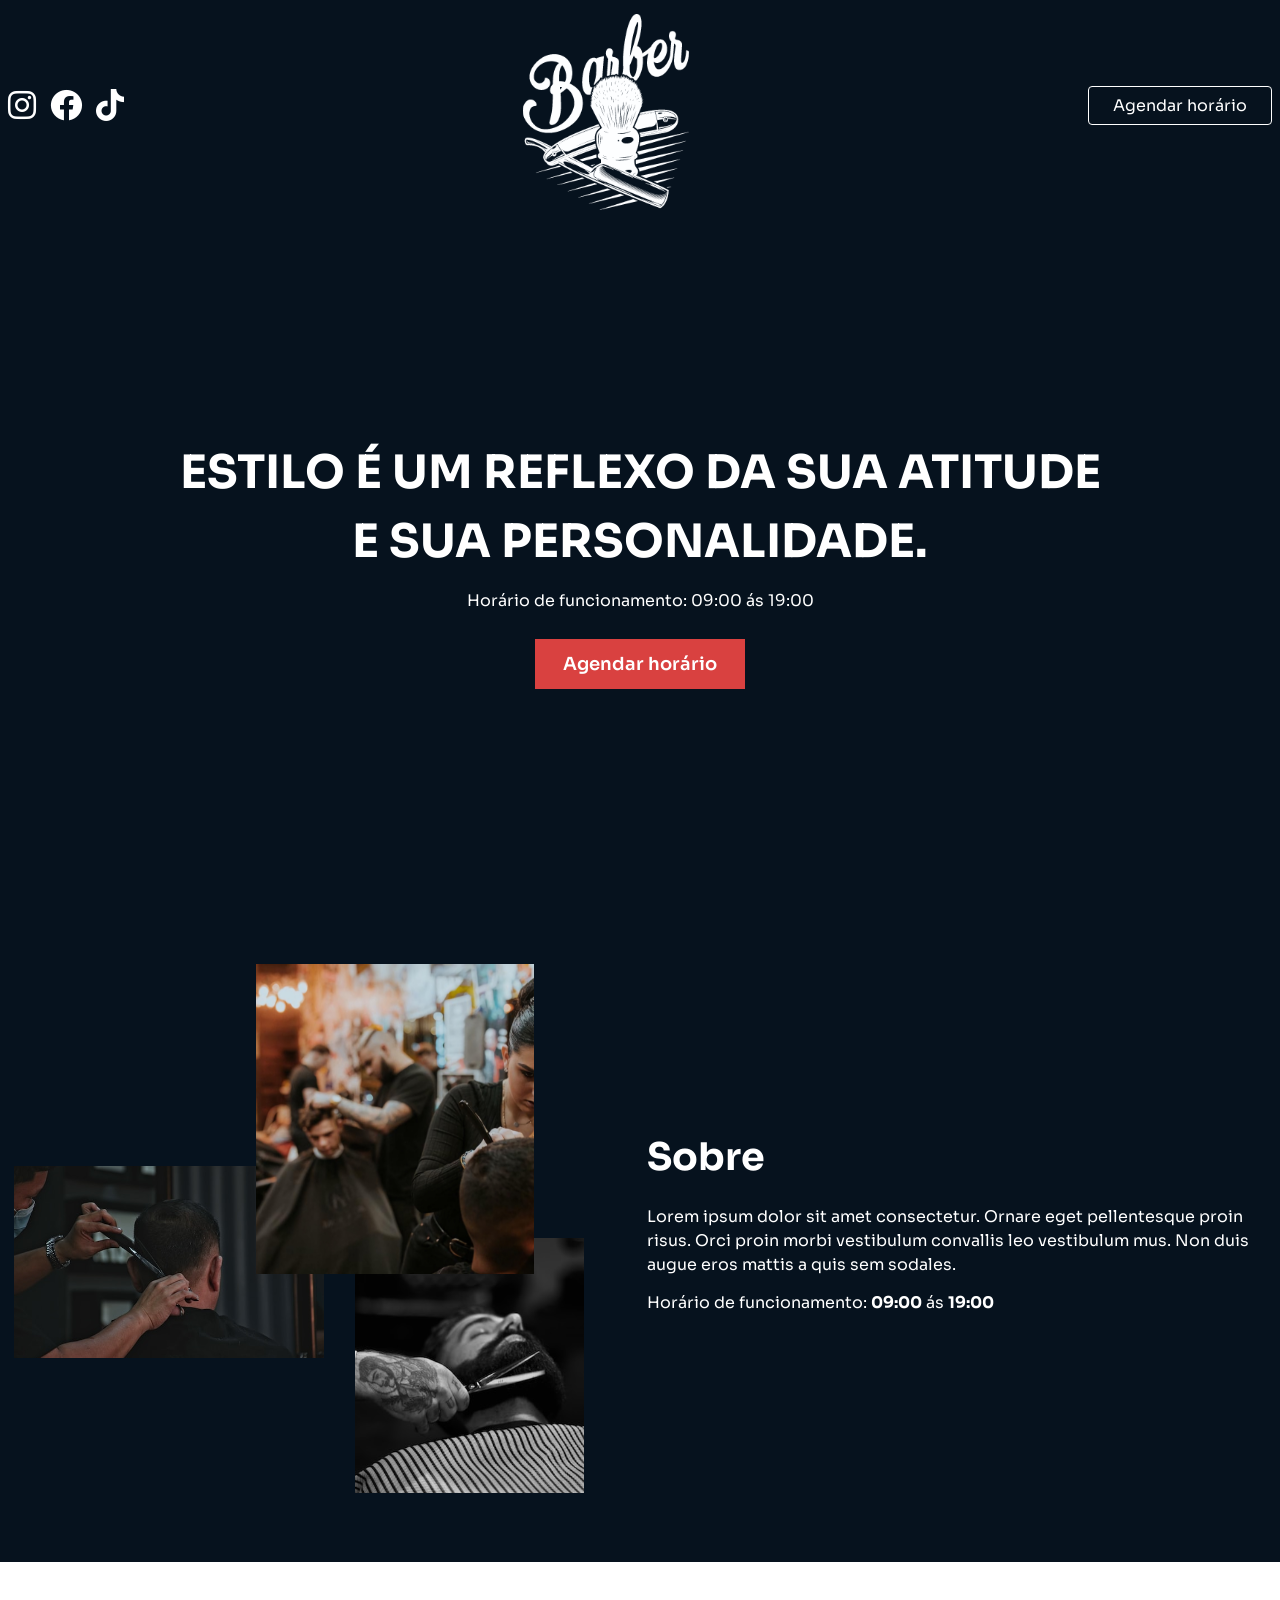
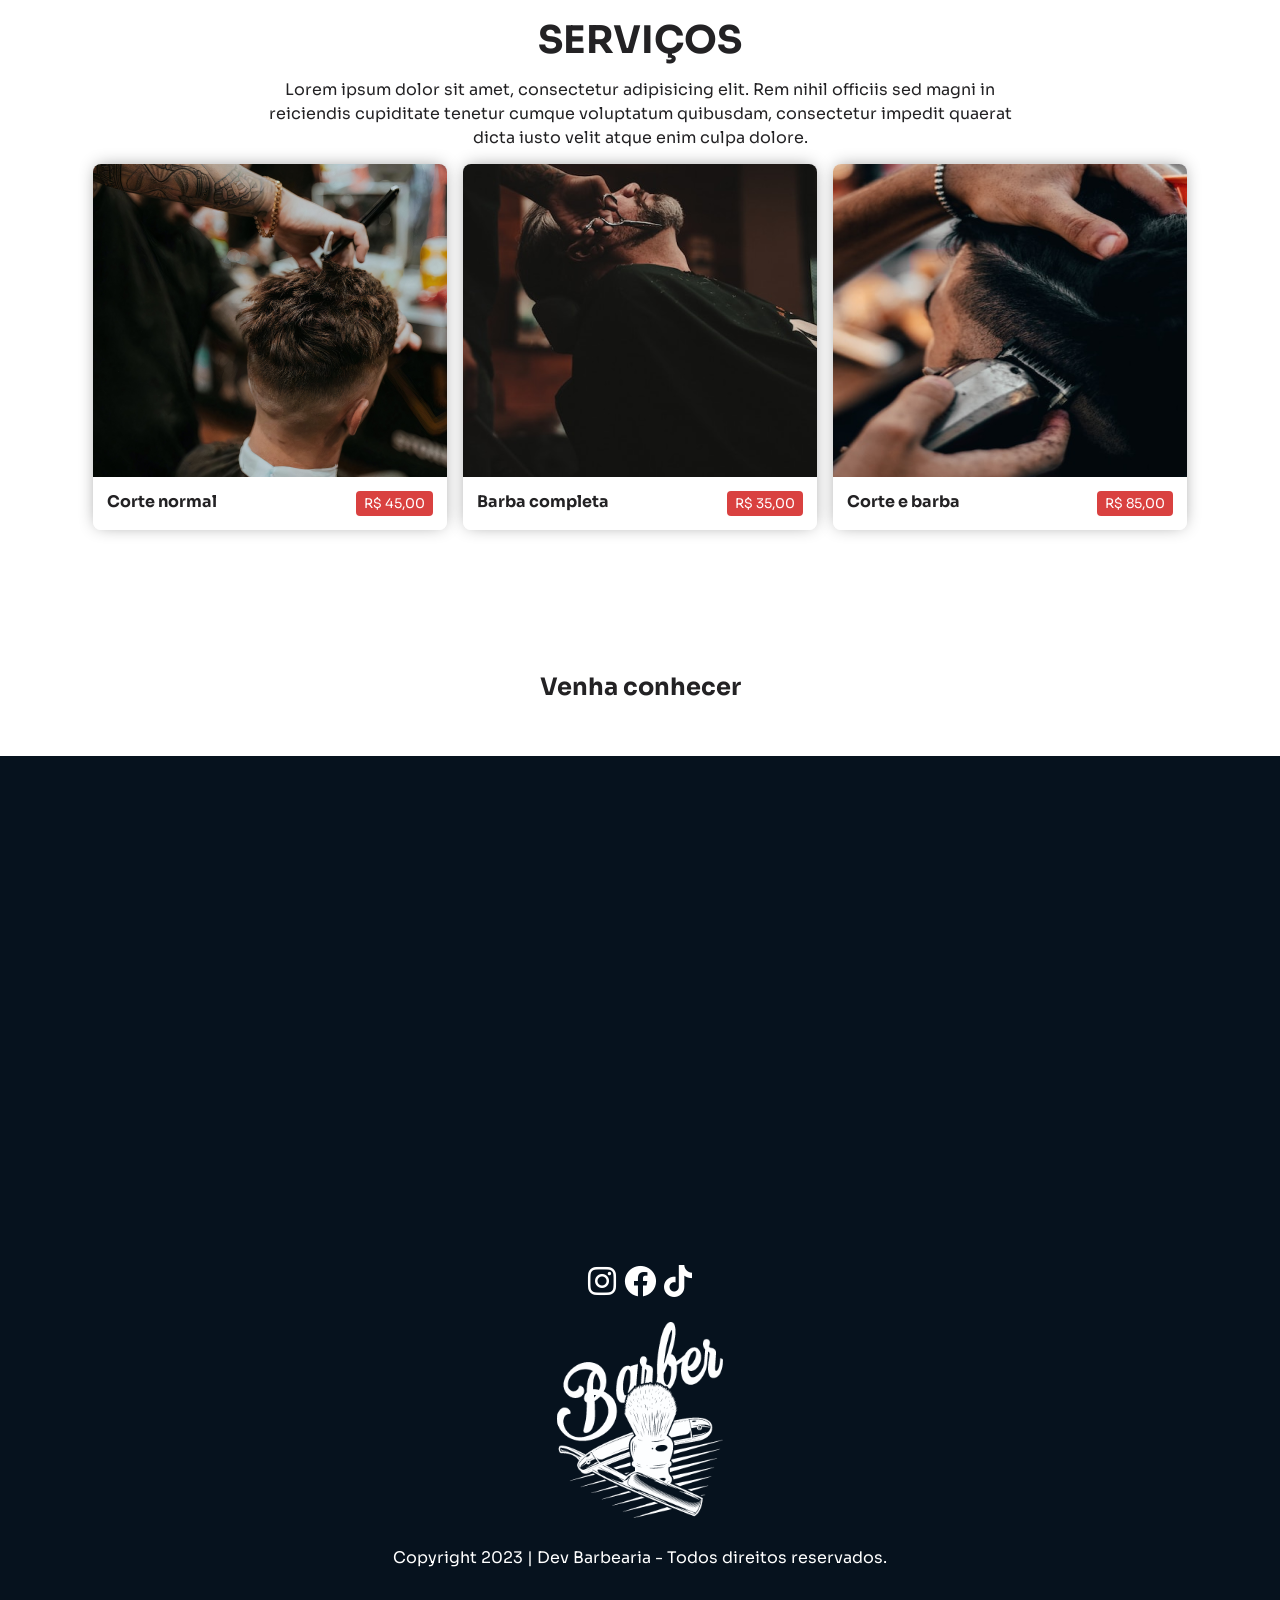
==== TechUp/TechUp/index.html @ 64f81193 "renamept2" ====
<!DOCTYPE html>
<html lang="pt-br">
<head>
  <meta charset="UTF-8">
  <meta name="viewport" content="width=device-width, initial-scale=1.0">

  <link href="https://unpkg.com/aos@2.3.1/dist/aos.css" rel="stylesheet" />
  <link rel="preconnect" href="https://fonts.googleapis.com" />
  <link rel="preconnect" href="https://fonts.gstatic.com" crossorigin />
  <link href="https://fonts.googleapis.com/css2?family=Sora:wght@300;400;500;600&display=swap" rel="stylesheet" />

  <link rel="stylesheet" href="https://cdnjs.cloudflare.com/ajax/libs/font-awesome/6.0.0-beta3/css/all.min.css" integrity="sha512-Fo3rlrZj/k7ujTnHg4CGR2D7kSs0v4LLanw2qksYuRlEzO+tcaEPQogQ0KaoGN26/zrn20ImR1DfuLWnOo7aBA==" crossorigin="anonymous" referrerpolicy="no-referrer" />

  <link rel="stylesheet" href="style.css" />
  <script src="https://unpkg.com/aos@2.3.1/dist/aos.js"></script>


  <title>Dev Barber - Sua barbearia!</title>
</head>
<body>
  <!-- HEADER -->
  <div class="bg-home">
    <header>

      <nav class="header-content container">
        <div class="header-icons" data-aos="fade-down">
          <a href="#">
           <i class="fa-brands fa-instagram fa-2x"></i>   
          </a>
          <a href="#">
            <i class="fa-brands fa-facebook fa-2x"></i>   
          </a>
          <a href="#">
            <i class="fa-brands fa-tiktok fa-2x"></i>   
          </a>
        </div>

        <div class="header-logo" data-aos="fade-up" data-aos-delay="300">
          <img 
            data-aos="flip-up"
            data-aos-delay="300"
            data-aos-duration="1500"
            src="assets/logo.svg" 
            alt="Logo da barbearia"
          />
        </div>

        <div data-aos="fade-down">
          <a class="header-button" href="#">
            Agendar horário
          </a>
        </div>

      </nav>

      <main class="hero container" data-aos="fade-up" data-aos-delay="400">
        <h1>ESTILO É UM REFLEXO DA SUA ATITUDE E SUA PERSONALIDADE.</h1>
        <p>Horário de funcionamento: 09:00 ás 19:00</p>
        <a 
          href="https://api.whatsapp.com/send?phone=5511000000000&text=Quero%20fazer%20um%20agendamento%20hoje!" 
          class="button-contact" 
          target="_blank"
        >
          Agendar horário
        </a>
      </main>

    </header>

  </div>

  <!-- ABOUT -->
  <section class="about">
    <div class="container about-content">
      <div data-aos="zoom-in" data-aos-delay="100">
        <img 
          src="assets/images.svg" 
          alt="Imagem sobre a barbearia"
        />
      </div>

      <div 
        class="about-description"
        data-aos="zoom-out-left" data-aos-delay="250"
      >
        <h2>Sobre</h2>
        <p>Lorem ipsum dolor sit amet consectetur. Ornare eget pellentesque proin risus. Orci proin morbi vestibulum convallis leo vestibulum mus. Non duis augue eros mattis a quis sem sodales.</p>
        <p>Horário de funcionamento: <strong>09:00</strong> ás <strong>19:00</strong></p>
      </div>

    </div>
  </section>

  <!-- SERVICES -->

  <section class="services">

    <div class="services-content container">
      <h2>Serviços</h2>
      <p>Lorem ipsum dolor sit amet, consectetur adipisicing elit. Rem nihil officiis sed magni in reiciendis cupiditate tenetur cumque voluptatum quibusdam, consectetur impedit quaerat dicta iusto velit atque enim culpa dolore.</p>
    </div>

    <section class="haircuts">

      <div class="haircut" data-aos="fade-up" data-aos-delay="150">
        <img
          src="assets/corte1.png"
          alt="Corte normal"
        />
        <div class="haircut-info">
          <strong>Corte normal</strong>
          <button>
            R$ 45,00
          </button>
        </div>
      </div>

      <div class="haircut" data-aos="fade-up" data-aos-delay="250">
        <img
          src="assets/corte2.png"
          alt="Barba completa"
        />
        <div class="haircut-info">
          <strong>Barba completa</strong>
          <button>
            R$ 35,00
          </button>
        </div>
      </div>

      <div class="haircut" data-aos="fade-up" data-aos-delay="400">
        <img
          src="assets/corte3.png"
          alt="Corte e barba"
        />
        <div class="haircut-info">
          <strong>Corte e barba</strong>
          <button>
            R$ 85,00
          </button>
        </div>
      </div>

    </section>

  </section>

  <!-- FOOTER -->

  <div class="services">
    <h2>Venha conhecer</h2>
  </div>

  <iframe
  width="100%"
  src="https://www.google.com/maps/embed?pb=!1m18!1m12!1m3!1d7476.4115143508725!2d-54.58602051703828!3d-20.45674056051272!2m3!1f0!2f0!3f0!3m2!1i1024!2i768!4f13.1!3m3!1m2!1s0x9486e8954ac0b10d%3A0x7149aba0cb5688b8!2sShopping%20Campo%20Grande!5e0!3m2!1sen!2sbr!4v1688840244482!5m2!1sen!2sbr" width="600" height="450" style="border:0;" allowfullscreen="" loading="lazy" referrerpolicy="no-referrer-when-downgrade"></iframe>

  <footer class="footer">
    <div class="footer-icons">
      <a href="#">
        <i class="fa-brands fa-instagram fa-2x"></i>   
       </a>
       <a href="#">
         <i class="fa-brands fa-facebook fa-2x"></i>   
       </a>
       <a href="#">
         <i class="fa-brands fa-tiktok fa-2x"></i>   
       </a>
    </div>

    <div>
      <img 
        src="assets/logo.svg" 
        alt="Logo barbearia"
      />
    </div>

    <p>Copyright 2023 | Dev Barbearia - Todos direitos reservados.</p>
  </footer>

  <!-- Button Whatsapp -->

  <a 
   href="https://api.whatsapp.com/send?phone=5561999639758&text=Quero%20fazer%20um%20site%20hoje!"
   class="btn-whatsapp"
   target="_blank"
   data-aos="zoom-in-up" data-aos-delay="400"
  >
    <img src="assets/whatssapp.svg" alt="Botao whatsapp" />
    <span class="tooltip-text">Agende seu horário</span>
  </a>


  <script src="script.js"></script>
</body>
</html>
---- TechUp/TechUp/style.css ----
* {
  margin: 0;
  padding: 0;
  box-sizing: border-box;
  outline: 0;
}

header {
  width: 100%;
}

.header-content {
  display: flex;
  align-items: center;
  justify-content: space-between;
}

i {
  color: #FFF;
}

.header-icons {
  display: flex;
  gap: 14px;
}

.header-icons a:hover i {
  animation: translateY 0.8s infinite alternate;
  color: #d34040;
}

@keyframes translateY {
  from {
    transform: translateY(0) scale(1);
  }
  to {
    transform: translateY(-8px) scale(1.1);
  }
}
.header-button {
  border: 1px solid #FFF;
  padding: 8px 24px;
  border-radius: 4px;
  color: #FFF;
  background-color: transparent;
  transition: background-color 0.8s;
}

.header-button:hover {
  border: 1px solid #d34040;
  background-color: #d34040;
}

.header-logo {
  display: flex;
  align-items: center;
  justify-content: center;
  margin-top: 14px;
}

@media screen and (max-width: 768px) {
  .header-content {
    width: 100%;
    flex-direction: column;
    align-items: center;
    justify-content: center;
  }
  .header-content i {
    margin-top: 16px;
    font-size: 34px;
  }
  .header-logo img {
    width: 160px;
    margin-top: 46px;
  }
  .header-button {
    display: none;
  }
}
.container {
  max-width: 1440px;
  margin: 0 auto;
  padding: 0 8px;
}

.bg-home {
  position: relative;
}

.bg-home::before {
  content: "";
  display: block;
  position: absolute;
  background-image: linear-gradient(to bottom, rgba(6, 18, 30, 0.1), #06121e), url("./assets/bg.jpg");
  left: 0;
  top: 0;
  width: 100%;
  height: 100%;
  z-index: -1;
  background-size: cover;
  background-repeat: no-repeat;
  background-position: 50% 0;
  opacity: 0.9;
}

.hero {
  color: #FFF;
  min-height: 80vh;
  display: flex;
  flex-direction: column;
  align-items: center;
  justify-content: center;
  padding: 14px;
}
.hero h1 {
  text-align: center;
  line-height: 150%;
  max-width: 940px;
  font-size: 46px;
}
.hero p {
  text-align: center;
  margin: 14px 0;
}

.button-contact {
  padding: 14px 28px;
  color: #FFF;
  background-color: #d94140;
  border: 0;
  font-size: 18px;
  font-weight: 600;
  margin: 14px 0;
}

.button-contact:hover {
  animation: scaleButton 0.8s alternate infinite;
}

@keyframes scaleButton {
  from {
    transform: scale(1);
  }
  to {
    transform: scale(1.07);
  }
}
@media screen and (max-width: 768px) {
  .hero {
    min-height: 60vh;
  }
  .hero h1 {
    font-size: 34px;
    padding: 0 14px;
    width: 100%;
  }
  .hero p {
    font-size: 14px;
  }
}
@media screen and (max-width: 480px) {
  .hero h1 {
    font-size: 24px;
  }
}
.about {
  background-color: #06121e;
  overflow: hidden;
  color: #FFF;
}

.about-content {
  display: flex;
  align-items: center;
  justify-content: center;
  gap: 14px;
  padding: 34px 14px 64px 14px;
}
.about-content img {
  max-width: 570px;
}

.about-content div {
  flex: 1;
}

.about-description h2 {
  font-size: 38px;
  margin-bottom: 24px;
}
.about-description p {
  margin-bottom: 14px;
  line-height: 150%;
}

@media screen and (max-width: 768px) {
  .about-content {
    flex-direction: column;
  }
}
.services {
  background-color: #FFF;
  color: #232224;
  display: flex;
  flex-direction: column;
  align-items: center;
  justify-content: center;
  padding: 54px 14px;
}

.services-content h2 {
  text-transform: uppercase;
  text-align: center;
  font-size: 38px;
  margin-bottom: 14px;
}

.services-content p {
  line-height: 150%;
  margin-bottom: 14px;
  text-align: center;
  max-width: 780px;
}

.haircuts {
  display: flex;
  justify-content: center;
  align-items: center;
  gap: 16px;
  padding: 0 44px 34px 44px;
}

.haircut {
  flex: 1;
  display: flex;
  flex-direction: column;
  background-color: #FFF;
  border-radius: 8px;
  box-shadow: 0px -1px 17px -4px rgba(0, 0, 0, 0.45);
  overflow: hidden;
}
.haircut img {
  width: 100%;
  max-width: 354px;
  transition: transform 0.2s;
}

.haircut img:hover {
  transform: scale(1.2);
  z-index: 1;
}

.haircut-info {
  width: 100%;
  display: flex;
  justify-content: space-between;
  padding: 14px;
  background-color: #FFF;
  z-index: 99;
}

.haircut-info button {
  color: #FFF;
  background-color: #d94140;
  padding: 4px 8px;
  border-radius: 4px;
  border: 0;
  cursor: default;
}

@media screen and (max-width: 768px) {
  .haircuts {
    flex-direction: column;
  }
  .haircut img {
    max-width: 740px;
  }
}
.footer {
  display: flex;
  flex-direction: column;
  align-items: center;
  justify-content: center;
  padding: 54px 0;
  gap: 24px;
  color: #FFF;
}

.footer-icons {
  display: flex;
  gap: 8px;
  color: #FFF;
}

.btn-whatsapp {
  position: fixed;
  bottom: 14px;
  right: 24px;
  z-index: 99;
}
.btn-whatsapp img {
  max-width: 74px;
  transition: transform 0.4s;
}
.btn-whatsapp img:hover {
  transform: scale(1.1);
}

.btn-whatsapp .tooltip-text {
  visibility: hidden;
  position: absolute;
  width: 120px;
  top: 8px;
  left: -144px;
  padding: 6px;
  border-radius: 8px;
  text-align: center;
  background-color: #232224;
  color: #FFF;
  opacity: 0;
  transition: opacity 0.4s;
}

.btn-whatsapp:hover .tooltip-text {
  visibility: visible;
  opacity: 1;
}

@media screen and (max-width: 768px) {
  .btn-whatsapp img {
    max-width: 64px;
  }
}
body {
  font-family: "Sora", sans-serif;
  width: 100%;
  height: 100vh;
  position: relative;
  background-color: #06121e;
  cursor: url("./assets/pont.png"), auto;
}

button {
  font-family: "Sora", sans-serif;
  cursor: pointer;
}

svg {
  width: 100%;
}

img {
  width: 100%;
}

a {
  cursor: pointer;
  text-decoration: none;
}/*# sourceMappingURL=style.css.map */
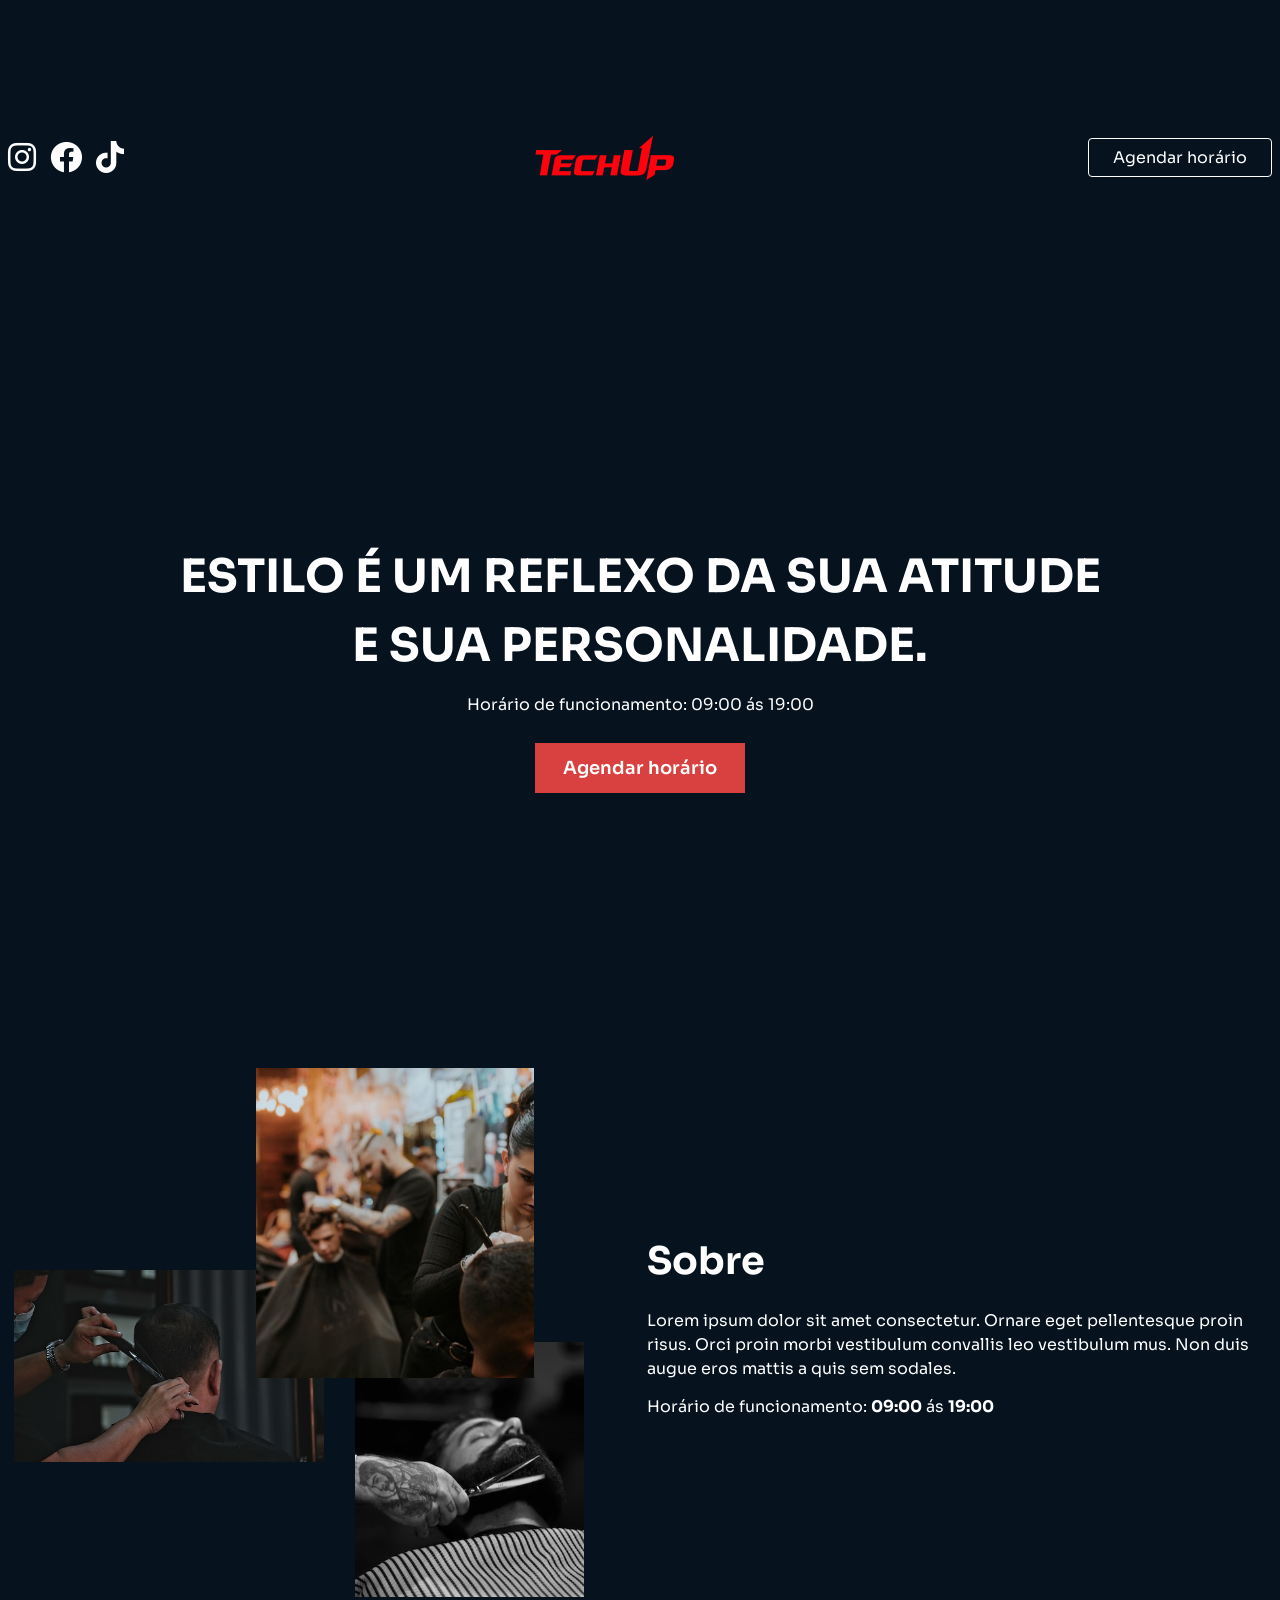
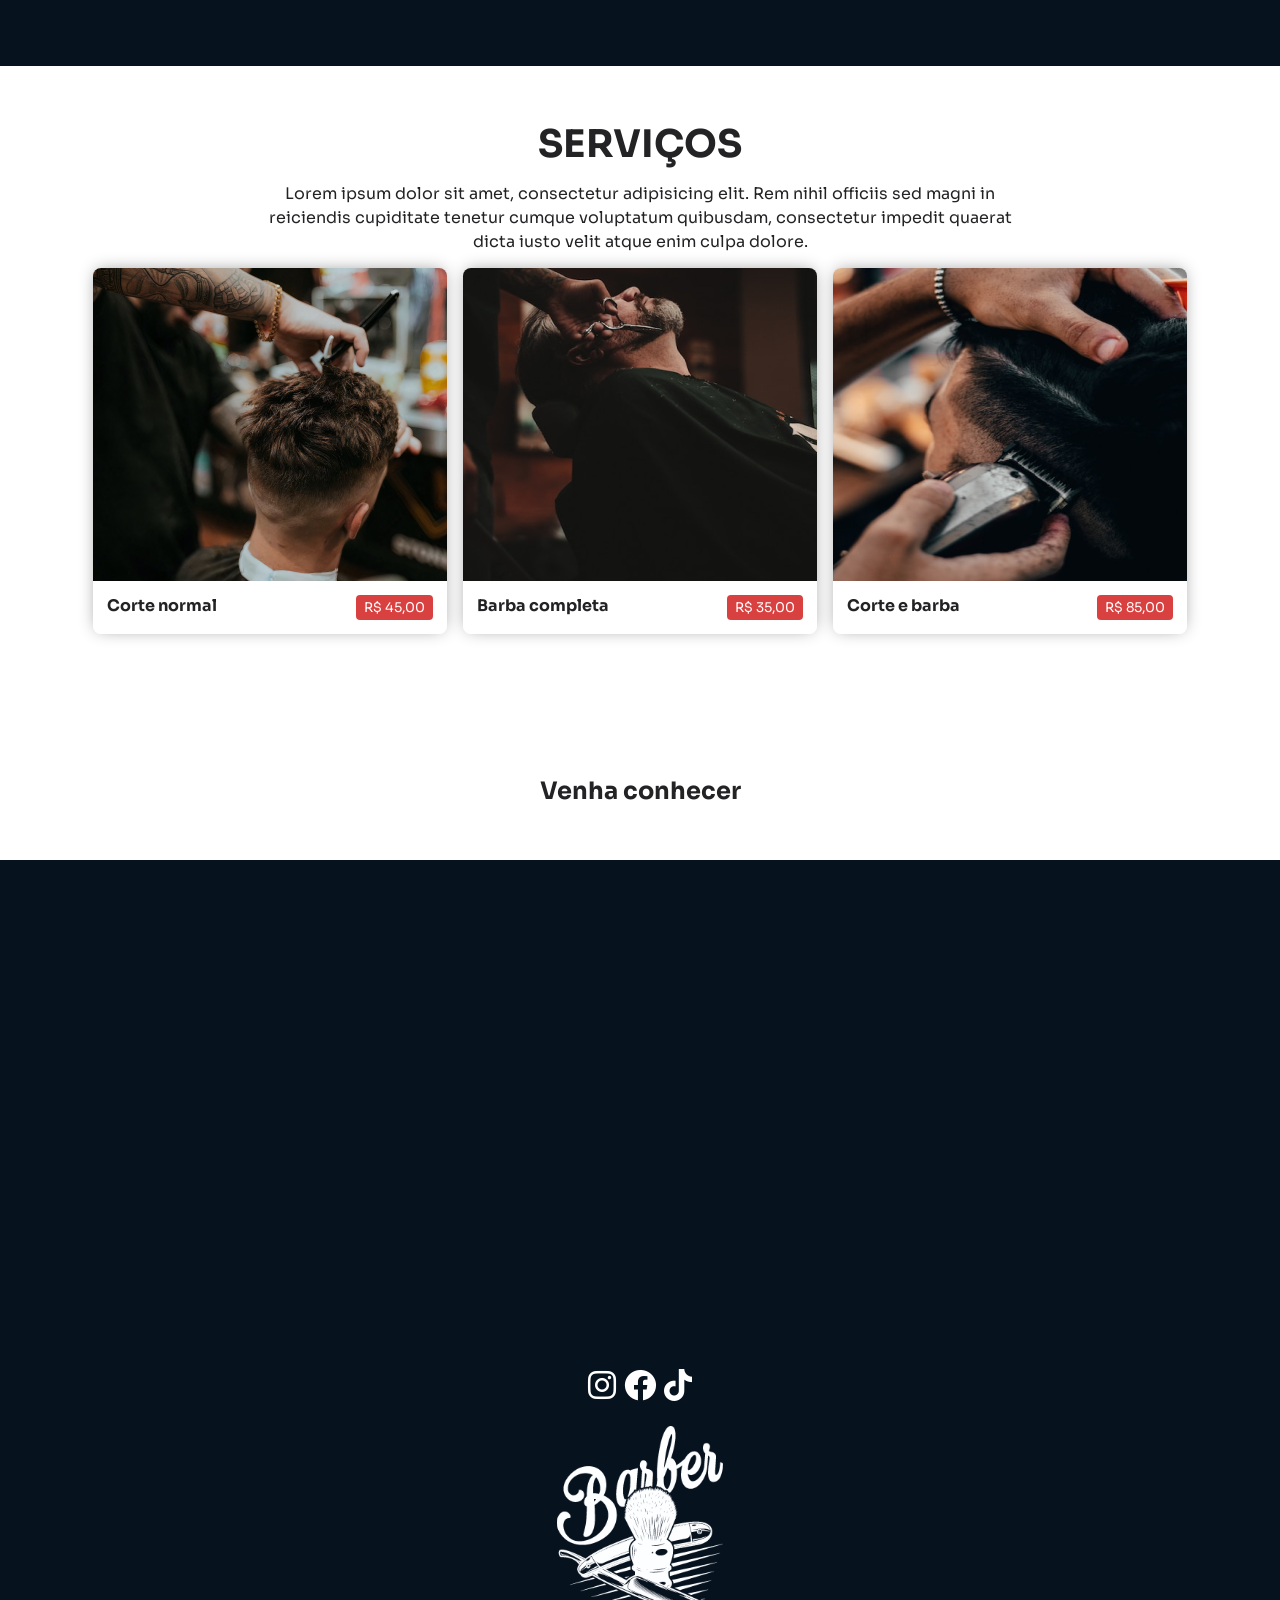
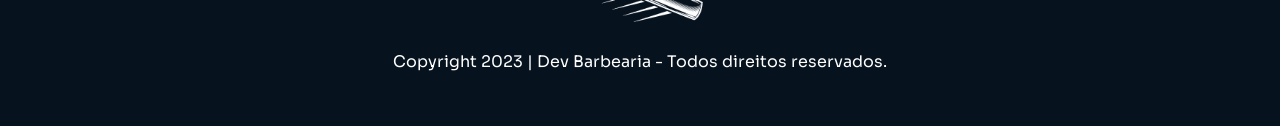
==== commit 47bd9324: "logo" ====
--- a/TechUp/TechUp/index.html
+++ b/TechUp/TechUp/index.html
@@ -40,7 +40,7 @@
             data-aos="flip-up"
             data-aos-delay="300"
             data-aos-duration="1500"
-            src="assets/logo.svg" 
+            src="../TechUp/assets/TechUp_Logo2.png" 
             alt="Logo da barbearia"
           />
         </div>
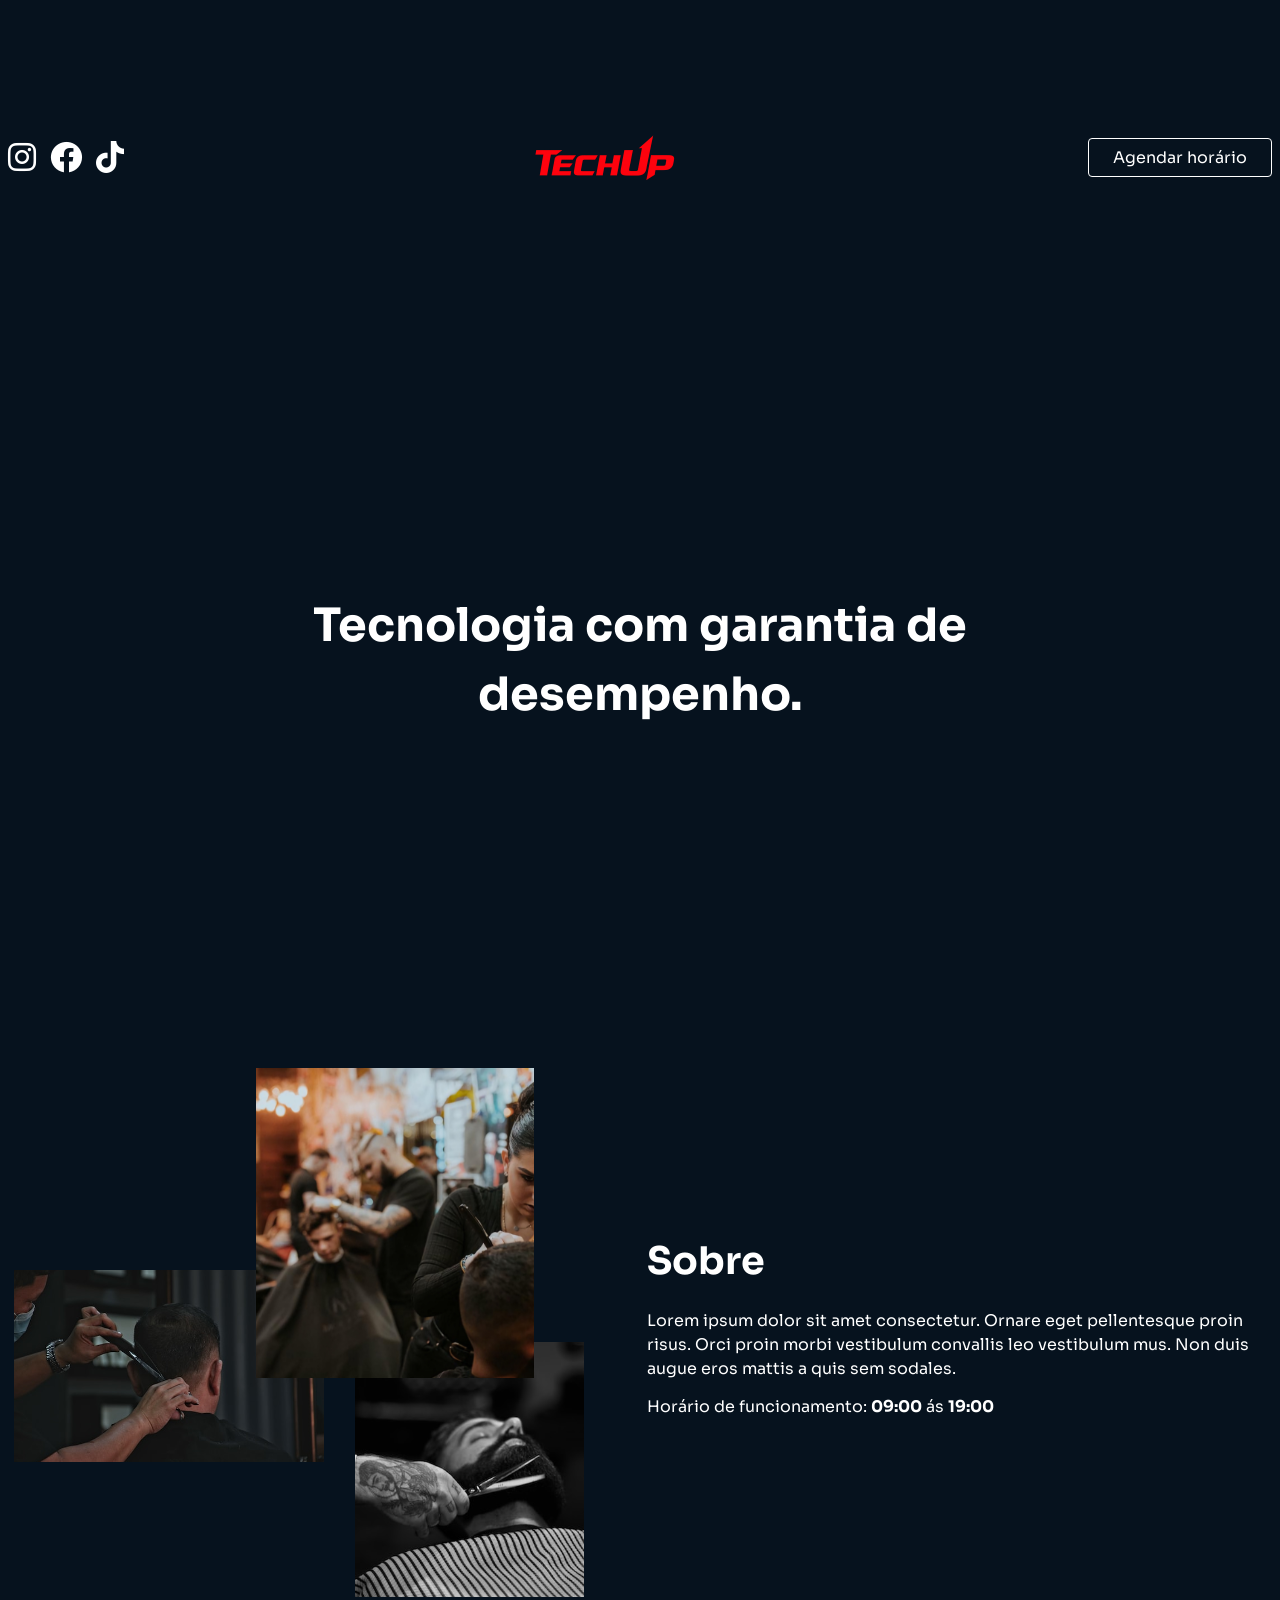
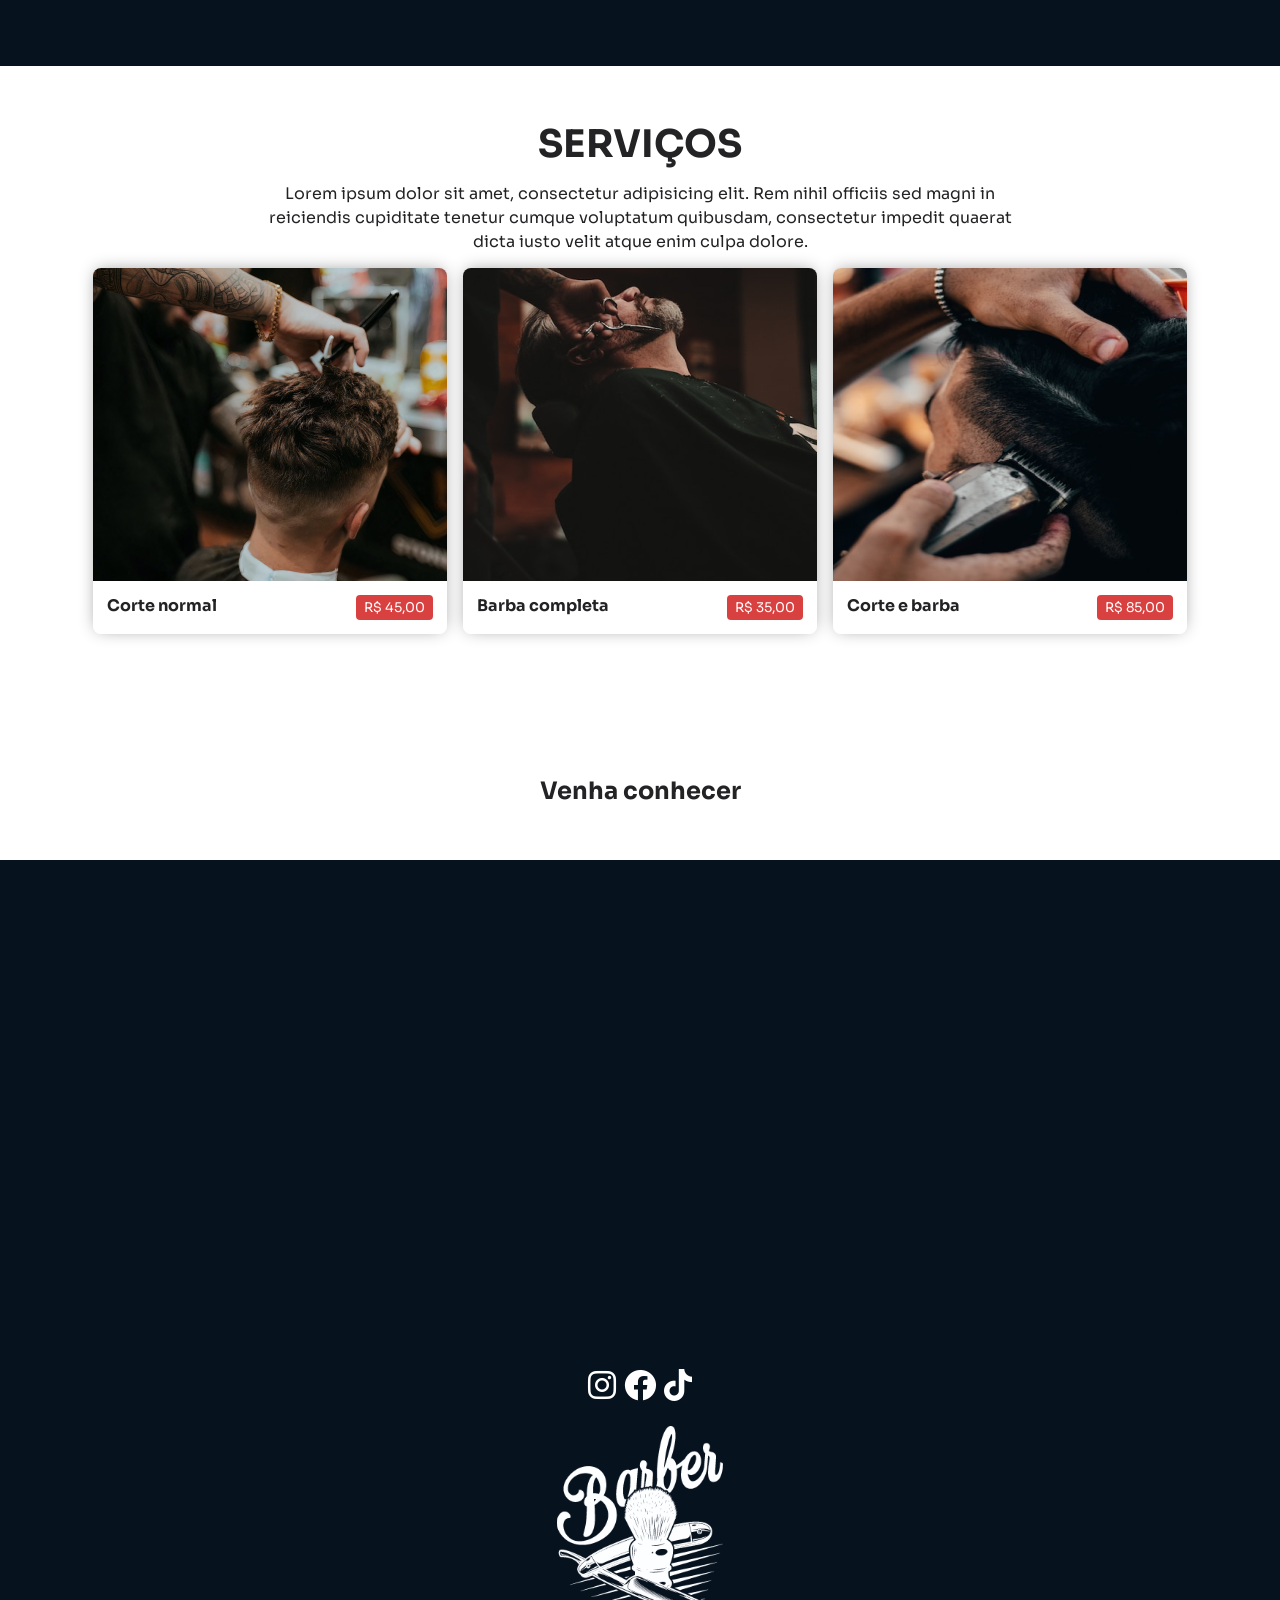
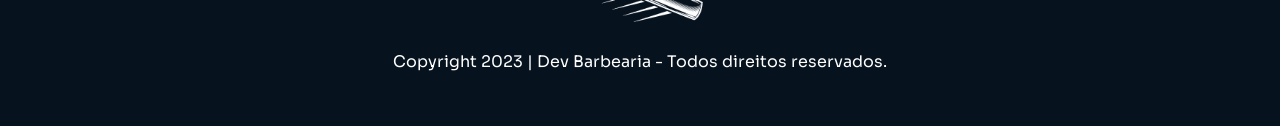
==== commit 9c0c12ad: "alt2" ====
--- a/TechUp/TechUp/index.html
+++ b/TechUp/TechUp/index.html
@@ -54,14 +54,11 @@
       </nav>
 
       <main class="hero container" data-aos="fade-up" data-aos-delay="400">
-        <h1>ESTILO É UM REFLEXO DA SUA ATITUDE E SUA PERSONALIDADE.</h1>
-        <p>Horário de funcionamento: 09:00 ás 19:00</p>
-        <a 
-          href="https://api.whatsapp.com/send?phone=5511000000000&text=Quero%20fazer%20um%20agendamento%20hoje!" 
-          class="button-contact" 
-          target="_blank"
-        >
-          Agendar horário
+        <h1>Tecnologia com garantia de desempenho.</h1>
+        <p></p>
+      
+        
+          
         </a>
       </main>
 
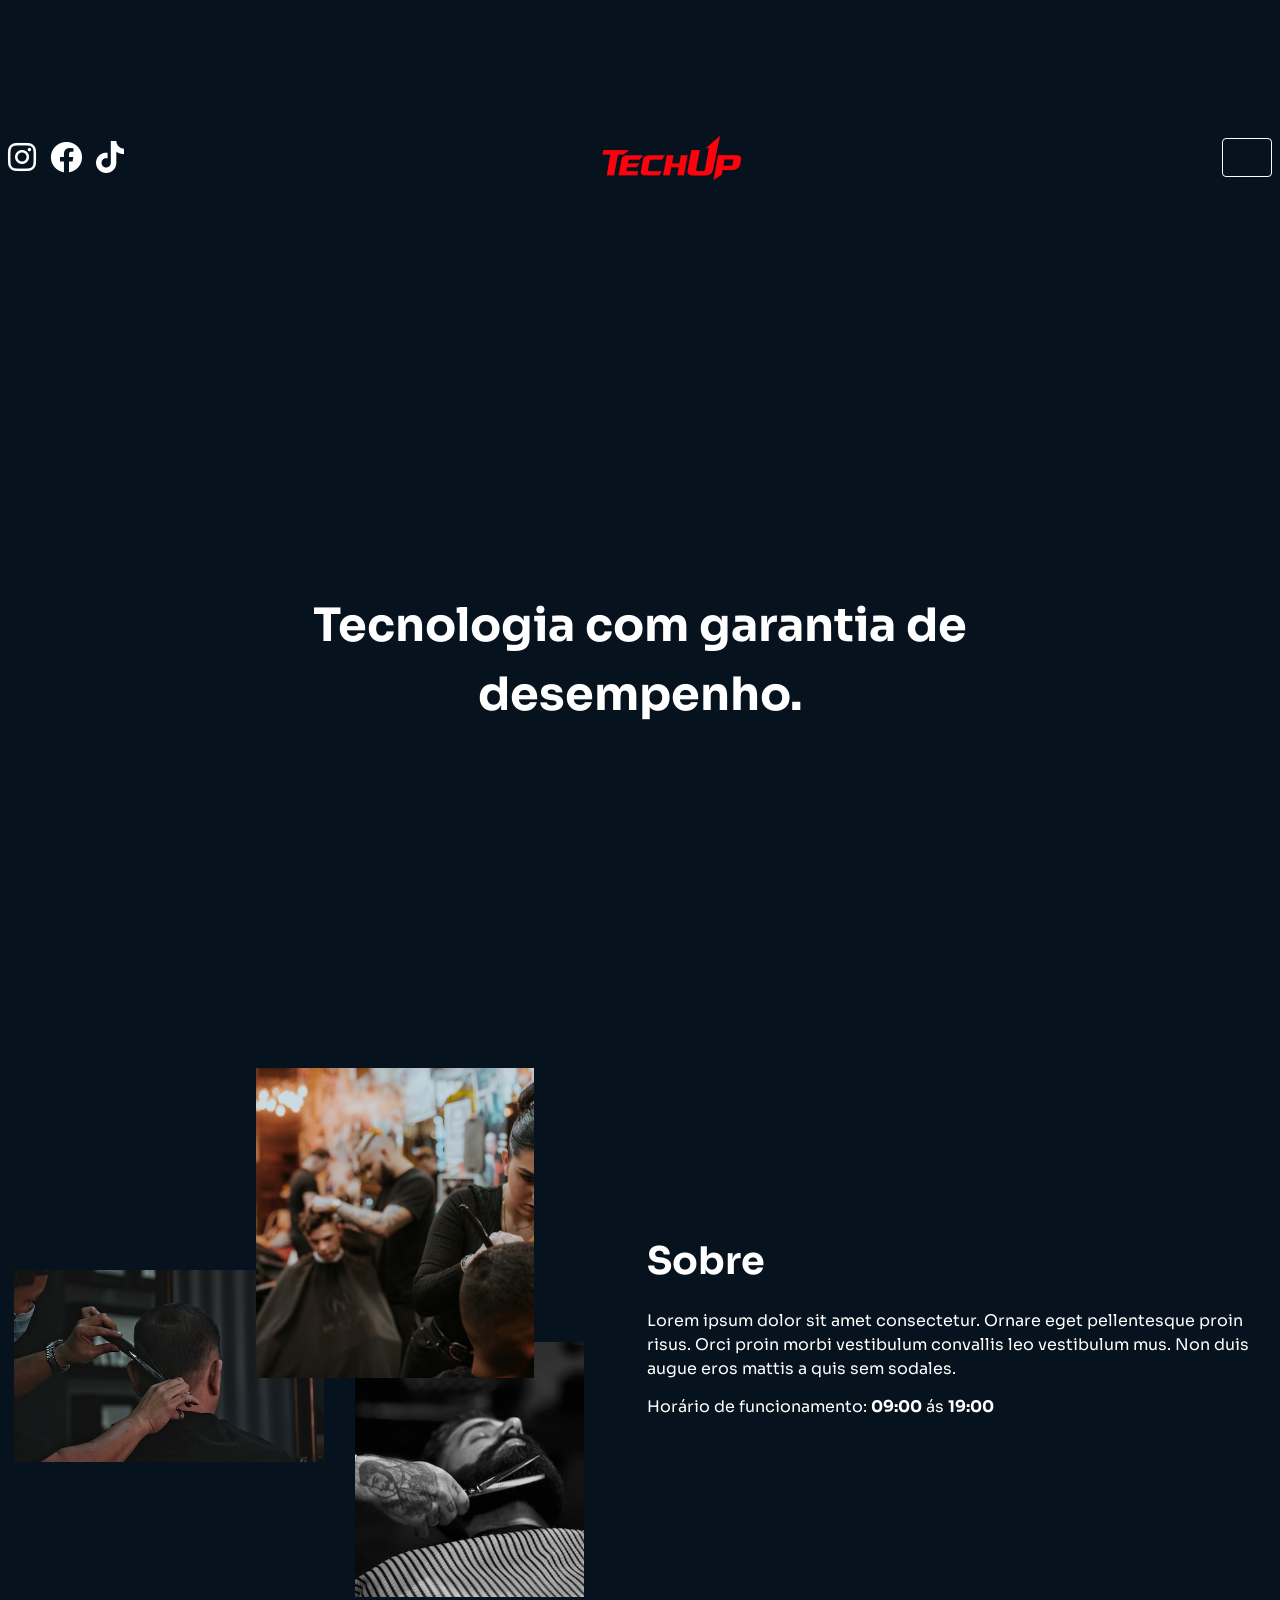
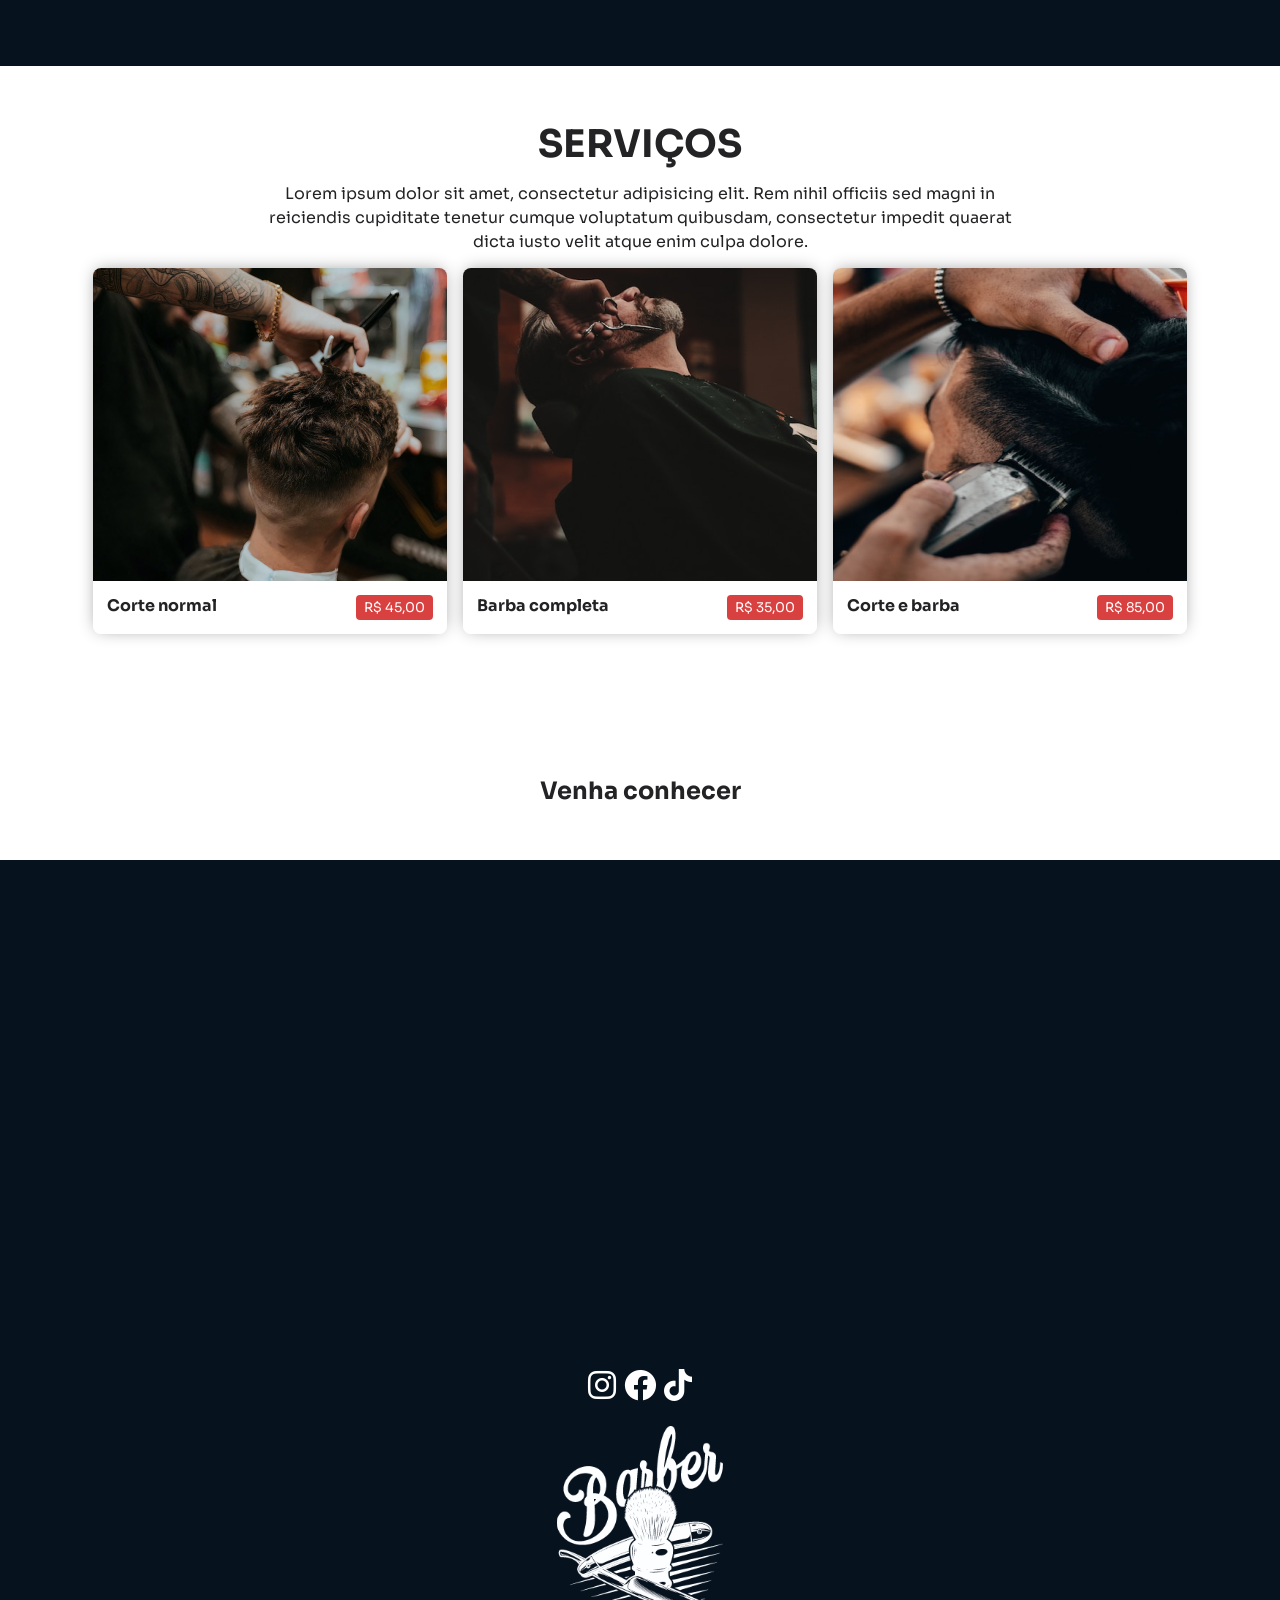
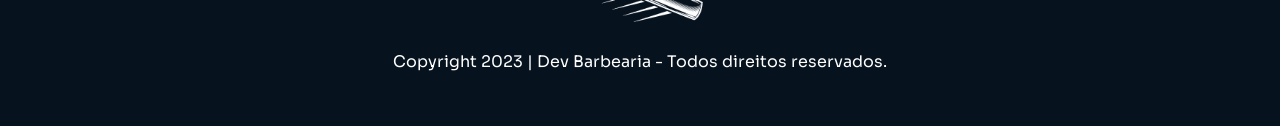
==== commit c80438be: "guigiug" ====
--- a/TechUp/TechUp/index.html
+++ b/TechUp/TechUp/index.html
@@ -47,7 +47,7 @@
 
         <div data-aos="fade-down">
           <a class="header-button" href="#">
-            Agendar horário
+            
           </a>
         </div>
 
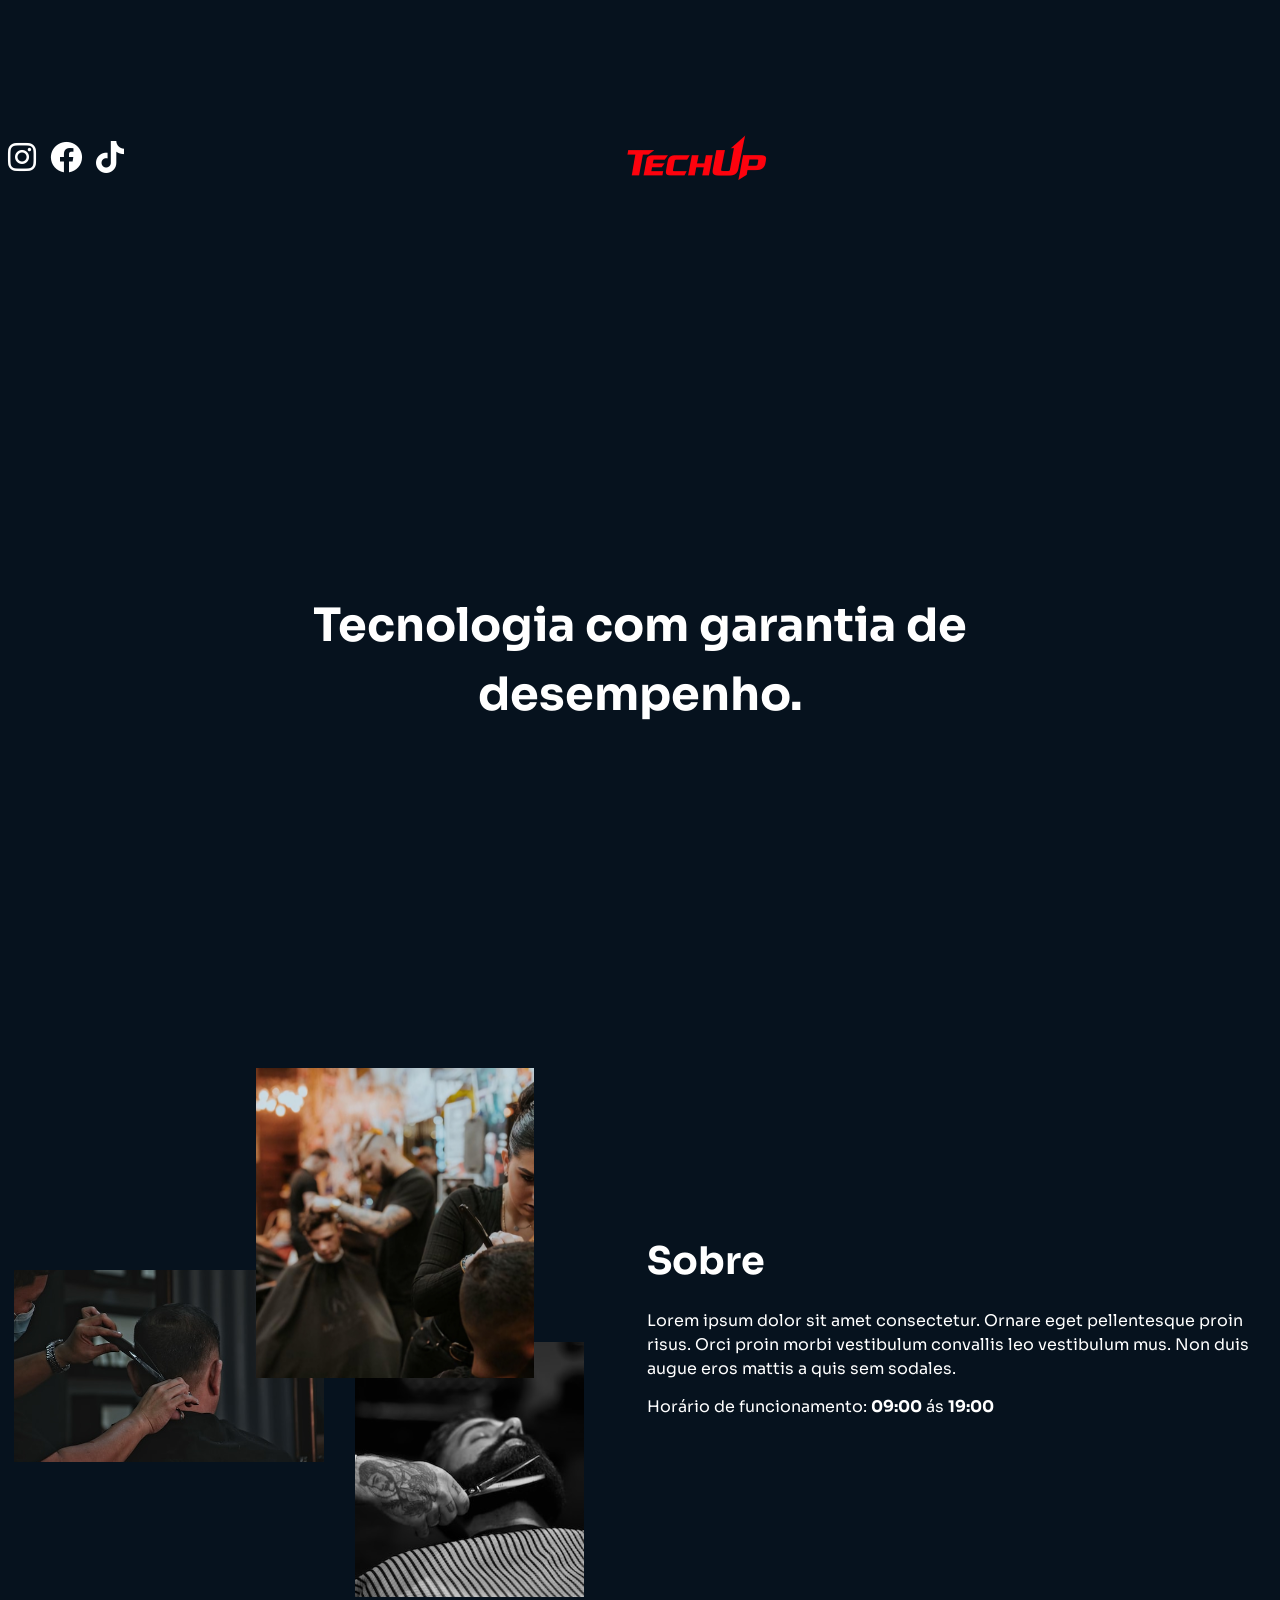
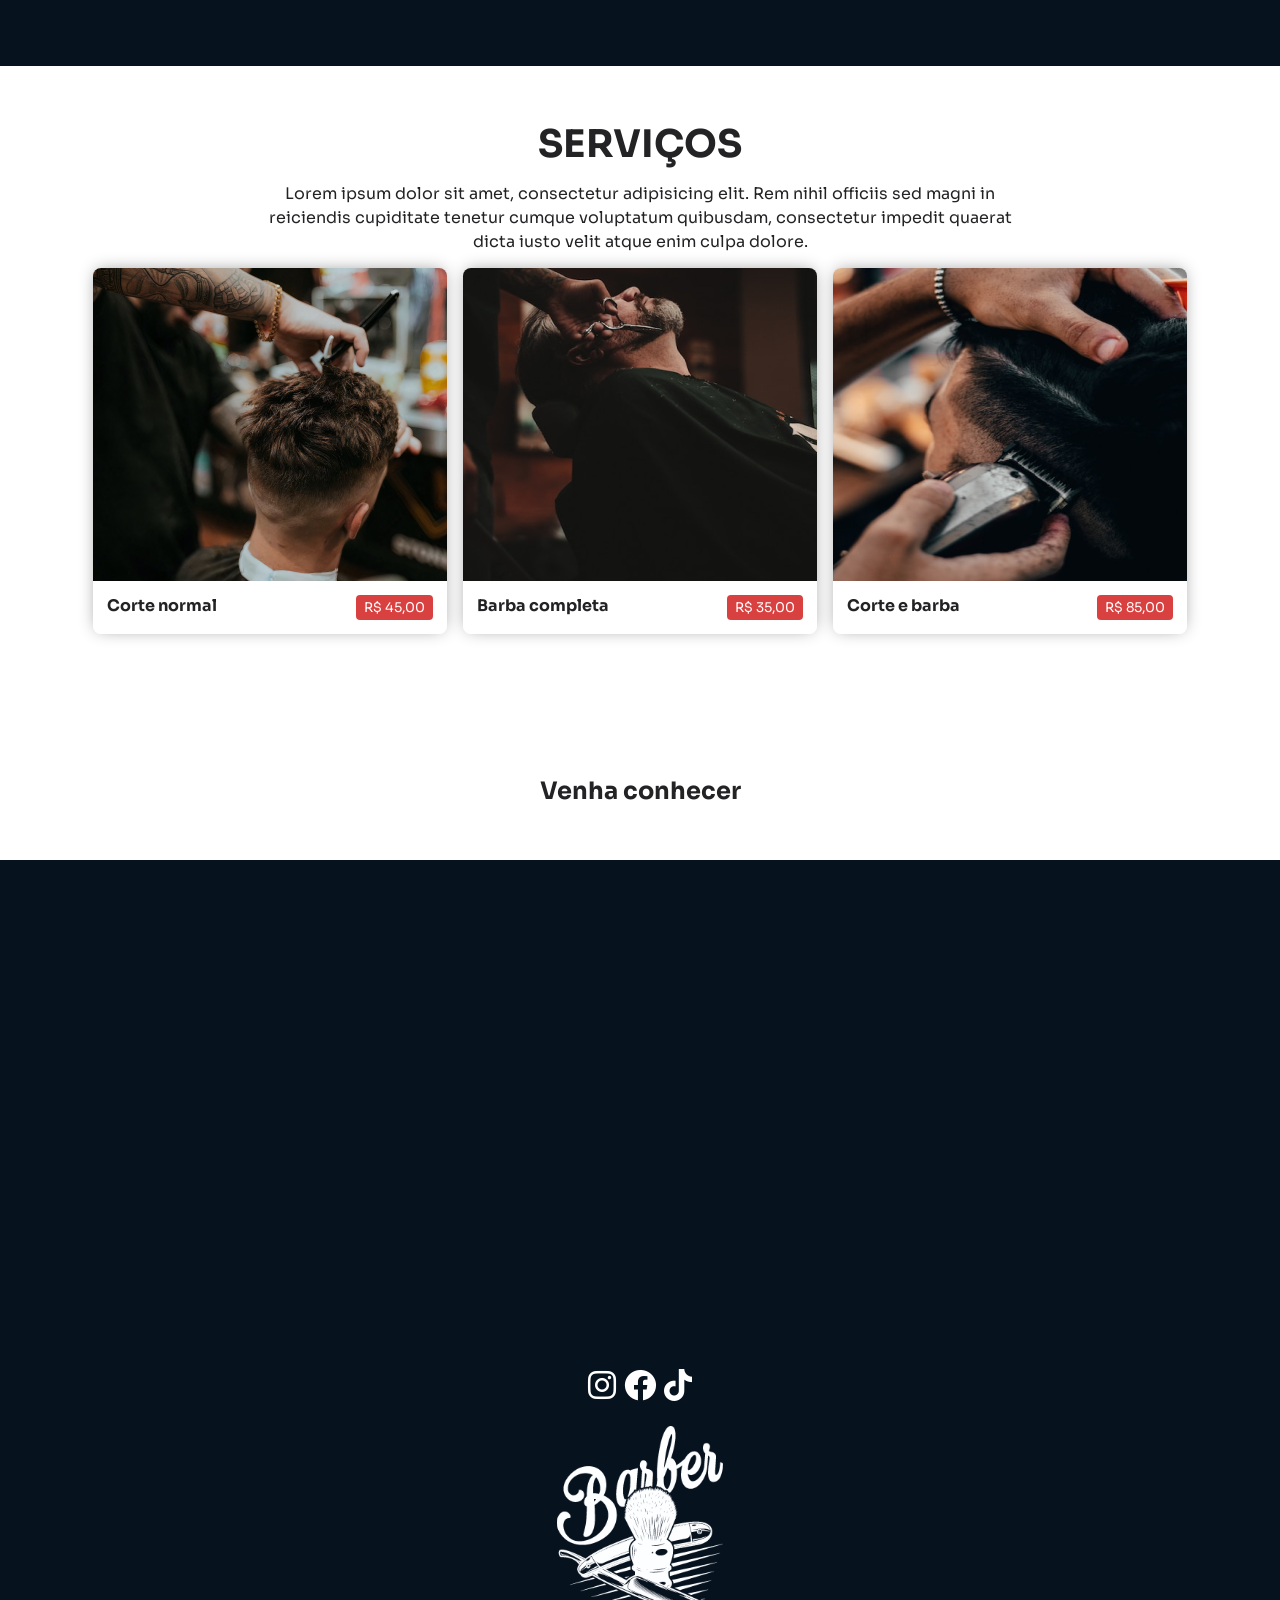
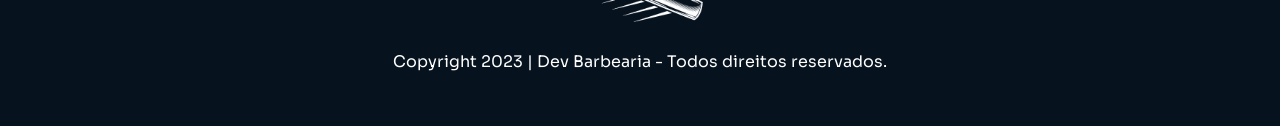
==== commit 033caba1: "alt2" ====
--- a/TechUp/TechUp/index.html
+++ b/TechUp/TechUp/index.html
@@ -46,7 +46,7 @@
         </div>
 
         <div data-aos="fade-down">
-          <a class="header-button" href="#">
+          
             
           </a>
         </div>
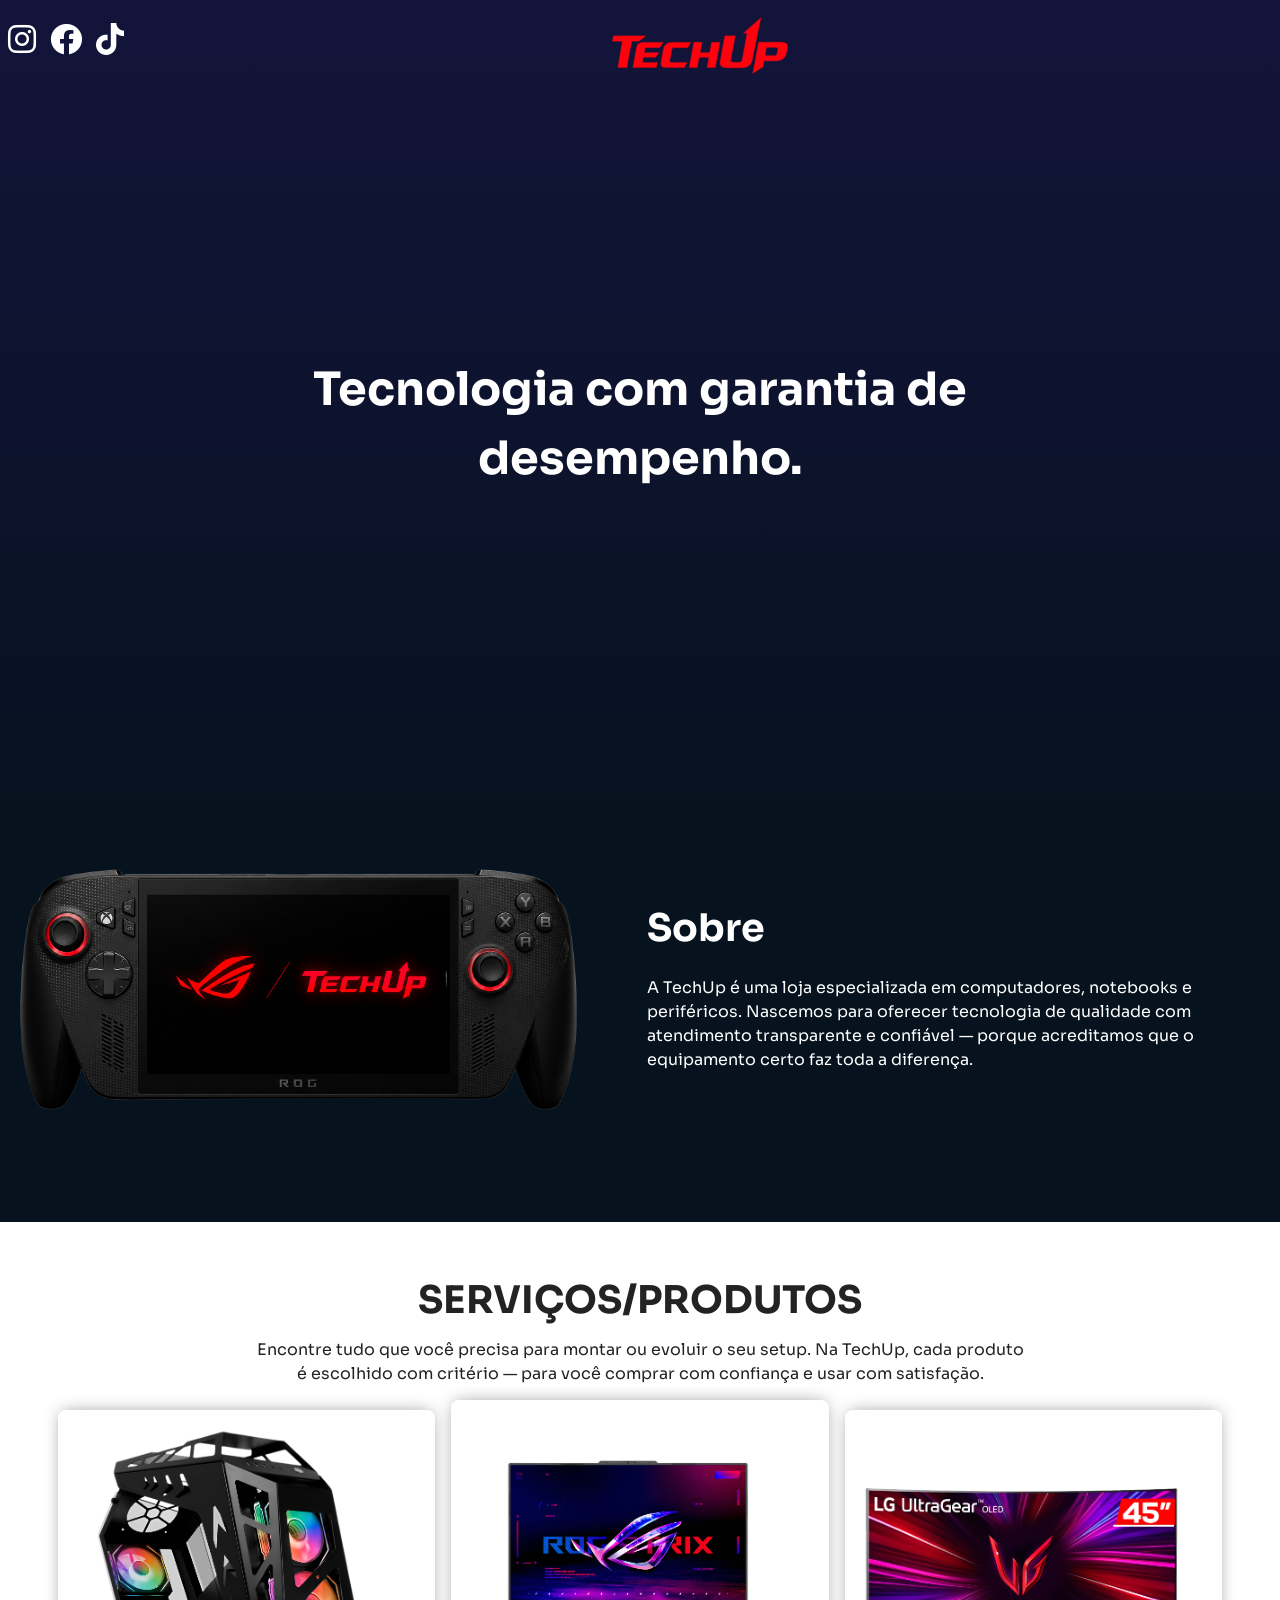
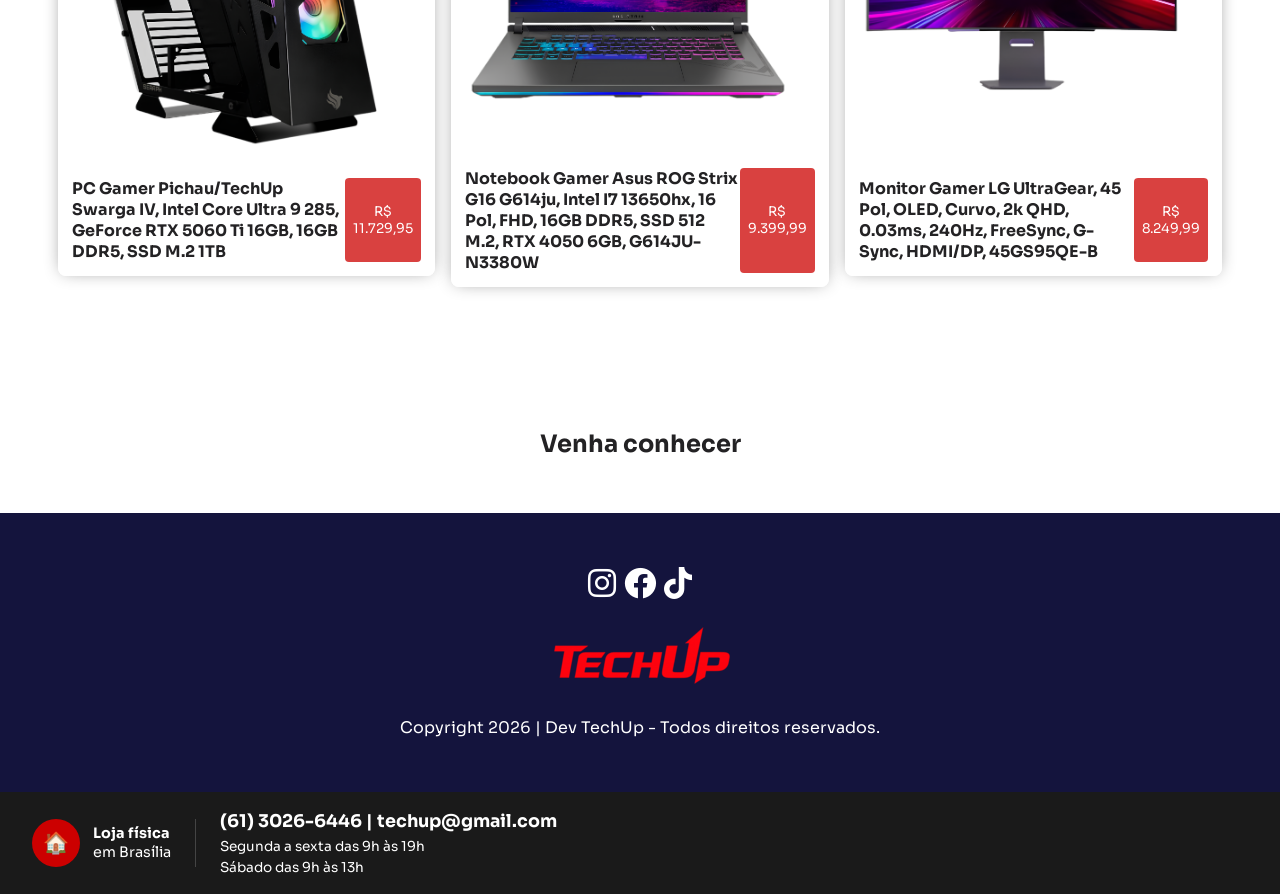
==== commit cc92b4e5: "mudancas" ====
--- a/TechUp/TechUp/index.html
+++ b/TechUp/TechUp/index.html
@@ -40,7 +40,7 @@
             data-aos="flip-up"
             data-aos-delay="300"
             data-aos-duration="1500"
-            src="../TechUp/assets/TechUp_Logo2.png" 
+            src="../TechUp/assets/TechUp_Logo3Cima (2).png" 
             alt="Logo da barbearia"
           />
         </div>
@@ -71,8 +71,8 @@
     <div class="container about-content">
       <div data-aos="zoom-in" data-aos-delay="100">
         <img 
-          src="assets/images.svg" 
-          alt="Imagem sobre a barbearia"
+          src="./assets/RogTechUP.png" 
+          alt="Rog_TechUpXmax"
         />
       </div>
 
@@ -81,8 +81,8 @@
         data-aos="zoom-out-left" data-aos-delay="250"
       >
         <h2>Sobre</h2>
-        <p>Lorem ipsum dolor sit amet consectetur. Ornare eget pellentesque proin risus. Orci proin morbi vestibulum convallis leo vestibulum mus. Non duis augue eros mattis a quis sem sodales.</p>
-        <p>Horário de funcionamento: <strong>09:00</strong> ás <strong>19:00</strong></p>
+        <p>A TechUp é uma loja especializada em computadores, notebooks e periféricos. Nascemos para oferecer tecnologia de qualidade com atendimento transparente e confiável — porque acreditamos que o equipamento certo faz toda a diferença.</p>
+        
       </div>
 
     </div>
@@ -93,47 +93,51 @@
   <section class="services">
 
     <div class="services-content container">
-      <h2>Serviços</h2>
-      <p>Lorem ipsum dolor sit amet, consectetur adipisicing elit. Rem nihil officiis sed magni in reiciendis cupiditate tenetur cumque voluptatum quibusdam, consectetur impedit quaerat dicta iusto velit atque enim culpa dolore.</p>
+      <h2>Serviços/Produtos</h2>
+      <p>Encontre tudo que você precisa para montar ou evoluir o seu setup.
+Na TechUp, cada produto é escolhido com critério — para você comprar
+com confiança e usar com satisfação.</p>
     </div>
 
     <section class="haircuts">
 
       <div class="haircut" data-aos="fade-up" data-aos-delay="150">
         <img
-          src="assets/corte1.png"
-          alt="Corte normal"
+          src="./assets/Pcgg.png"
+          alt="Pc acessivel
+         "
         />
         <div class="haircut-info">
-          <strong>Corte normal</strong>
+          <strong>PC Gamer Pichau/TechUp Swarga IV, Intel Core Ultra 9 285, GeForce RTX 5060 Ti 16GB, 16GB DDR5, SSD M.2 1TB</strong>
+          <br>
           <button>
-            R$ 45,00
+            R$ 11.729,95
           </button>
         </div>
       </div>
 
       <div class="haircut" data-aos="fade-up" data-aos-delay="250">
         <img
-          src="assets/corte2.png"
-          alt="Barba completa"
+          src="./assets/NotebookGG.png"
+          alt="NotebookGG"
         />
         <div class="haircut-info">
-          <strong>Barba completa</strong>
+          <strong>Notebook Gamer Asus ROG Strix G16 G614ju, Intel I7 13650hx, 16 Pol, FHD, 16GB DDR5, SSD 512 M.2, RTX 4050 6GB, G614JU-N3380W</strong>
           <button>
-            R$ 35,00
+            R$ 9.399,99
           </button>
         </div>
       </div>
 
       <div class="haircut" data-aos="fade-up" data-aos-delay="400">
         <img
-          src="assets/corte3.png"
+          src="./assets/monitorUltraGear.png"
           alt="Corte e barba"
         />
         <div class="haircut-info">
-          <strong>Corte e barba</strong>
+          <strong>Monitor Gamer LG UltraGear, 45 Pol, OLED, Curvo, 2k QHD, 0.03ms, 240Hz, FreeSync, G-Sync, HDMI/DP, 45GS95QE-B</strong>
           <button>
-            R$ 85,00
+            R$ 8.249,99
           </button>
         </div>
       </div>
@@ -147,10 +151,6 @@
   <div class="services">
     <h2>Venha conhecer</h2>
   </div>
-
-  <iframe
-  width="100%"
-  src="https://www.google.com/maps/embed?pb=!1m18!1m12!1m3!1d7476.4115143508725!2d-54.58602051703828!3d-20.45674056051272!2m3!1f0!2f0!3f0!3m2!1i1024!2i768!4f13.1!3m3!1m2!1s0x9486e8954ac0b10d%3A0x7149aba0cb5688b8!2sShopping%20Campo%20Grande!5e0!3m2!1sen!2sbr!4v1688840244482!5m2!1sen!2sbr" width="600" height="450" style="border:0;" allowfullscreen="" loading="lazy" referrerpolicy="no-referrer-when-downgrade"></iframe>
 
   <footer class="footer">
     <div class="footer-icons">
@@ -167,12 +167,12 @@
 
     <div>
       <img 
-        src="assets/logo.svg" 
-        alt="Logo barbearia"
+        src="../TechUp/assets/TechUp_Logo3Cima (2).png" 
+        alt="Logo TechUp"
       />
     </div>
 
-    <p>Copyright 2023 | Dev Barbearia - Todos direitos reservados.</p>
+    <p>Copyright 2026 | Dev TechUp - Todos direitos reservados.</p>
   </footer>
 
   <!-- Button Whatsapp -->
@@ -187,6 +187,24 @@
     <span class="tooltip-text">Agende seu horário</span>
   </a>
 
+  <section class="barra-contato">
+  <div class="contato-item">
+    <div class="contato-icone">🏠</div>
+    <div class="contato-texto">
+      <strong>Loja física</strong>
+      <span>em Brasília</span>
+    </div>
+  </div>
+
+  <div class="divisor"></div>
+
+  <div class="contato-info">
+    <strong>(61) 3026-6446 | techup@gmail.com</strong>
+    <span>Segunda a sexta das 9h às 19h</span>
+    <span>Sábado das 9h às 13h</span>
+  </div>
+</section>
+
 
   <script src="script.js"></script>
 </body>
--- a/TechUp/TechUp/style.css
+++ b/TechUp/TechUp/style.css
@@ -336,7 +336,7 @@
   width: 100%;
   height: 100vh;
   position: relative;
-  background-color: #06121e;
+  background-color: #14143d;
   cursor: url("./assets/pont.png"), auto;
 }
 
@@ -356,4 +356,57 @@
 a {
   cursor: pointer;
   text-decoration: none;
-}/*# sourceMappingURL=style.css.map */+}/*# sourceMappingURL=style.css.map */
+
+.barra-contato {
+  background-color: #1a1a1a;
+  display: flex;
+  align-items: center;
+  gap: 1.5rem;
+  padding: 1rem 2rem;
+}
+
+.contato-icone {
+  background-color: #cc0000;
+  border-radius: 50%;
+  width: 48px;
+  height: 48px;
+  display: flex;
+  align-items: center;
+  justify-content: center;
+  font-size: 1.3rem;
+  flex-shrink: 0;
+}
+
+.contato-item {
+  display: flex;
+  align-items: center;
+  gap: 0.8rem;
+}
+
+.contato-texto {
+  display: flex;
+  flex-direction: column;
+  color: #ffffff;
+  font-size: 0.9rem;
+  line-height: 1.3;
+}
+
+.divisor {
+  width: 1px;
+  height: 48px;
+  background-color: #444;
+}
+
+.contato-info {
+  display: flex;
+  flex-direction: column;
+  color: #ffffff;
+  font-size: 0.85rem;
+  line-height: 1.5;
+}
+
+.contato-info strong {
+  font-size: 1.1rem;
+  margin-bottom: 0.2rem;
+}
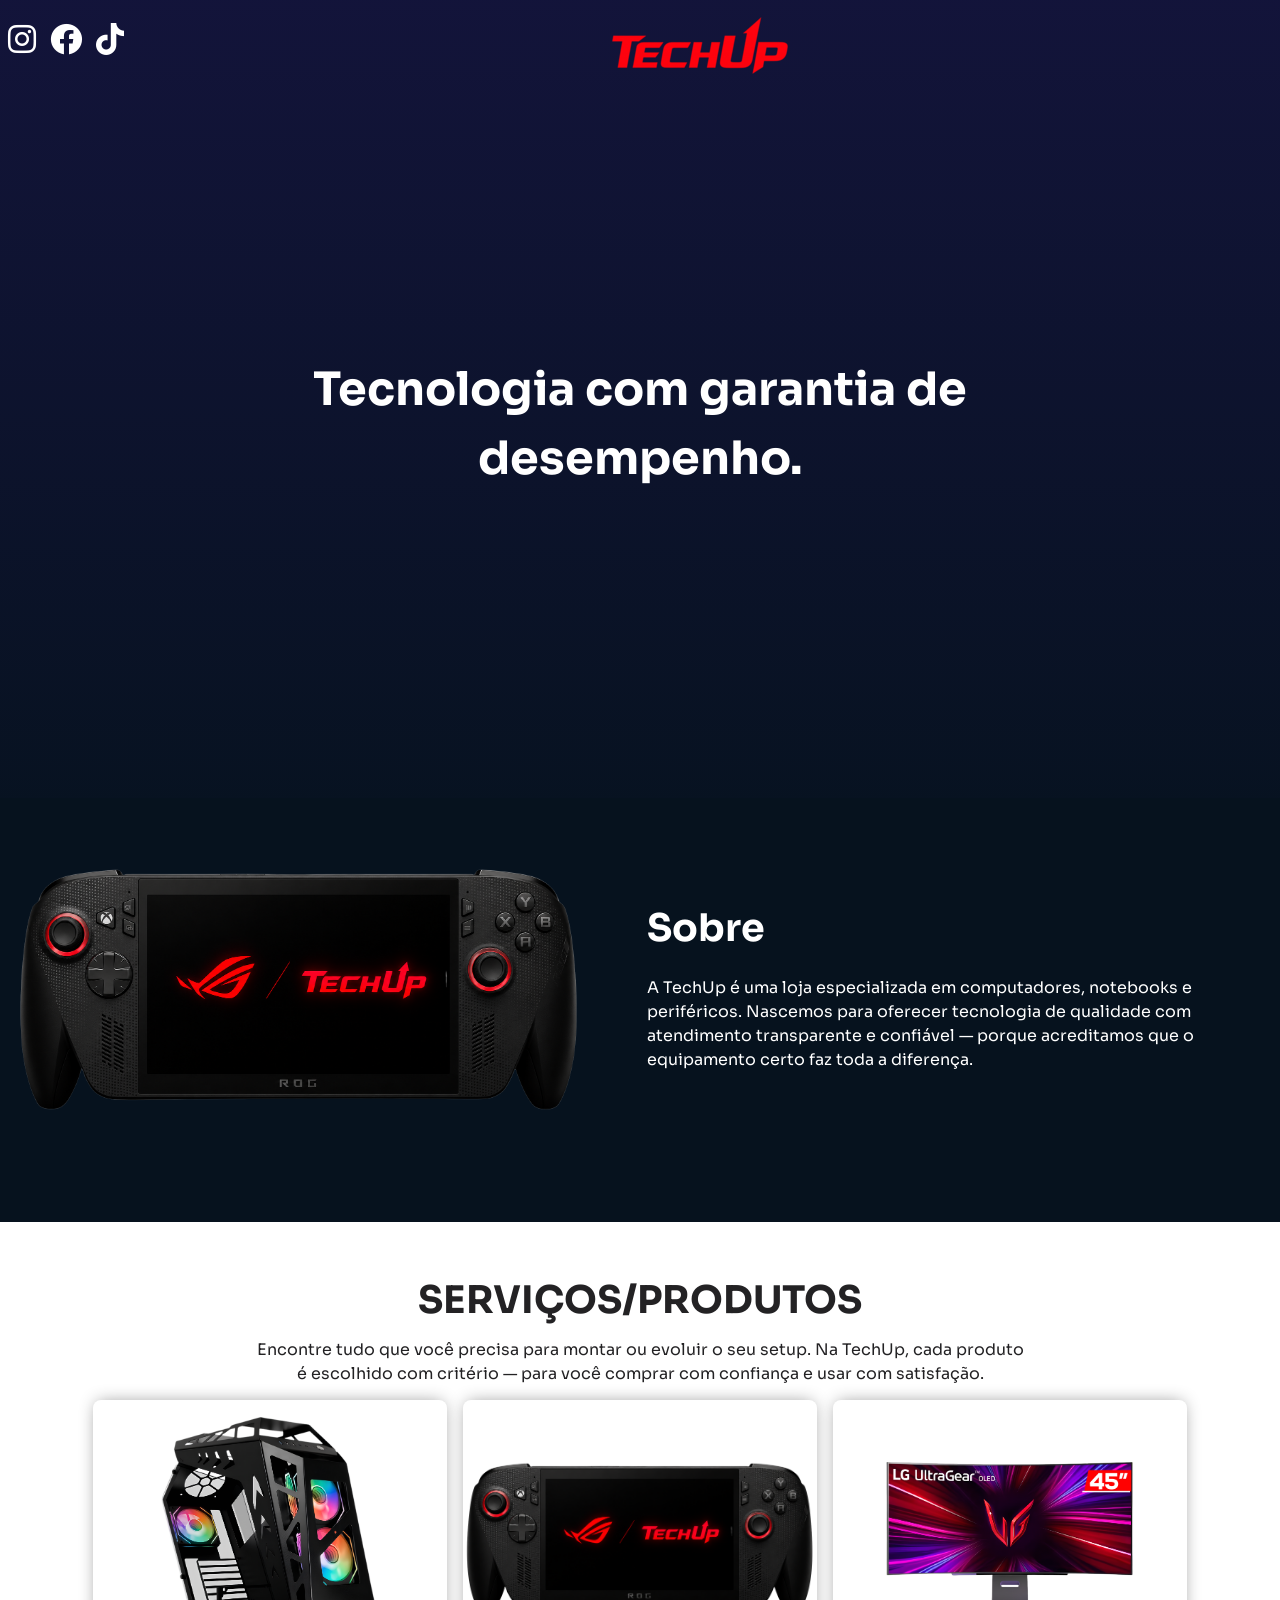
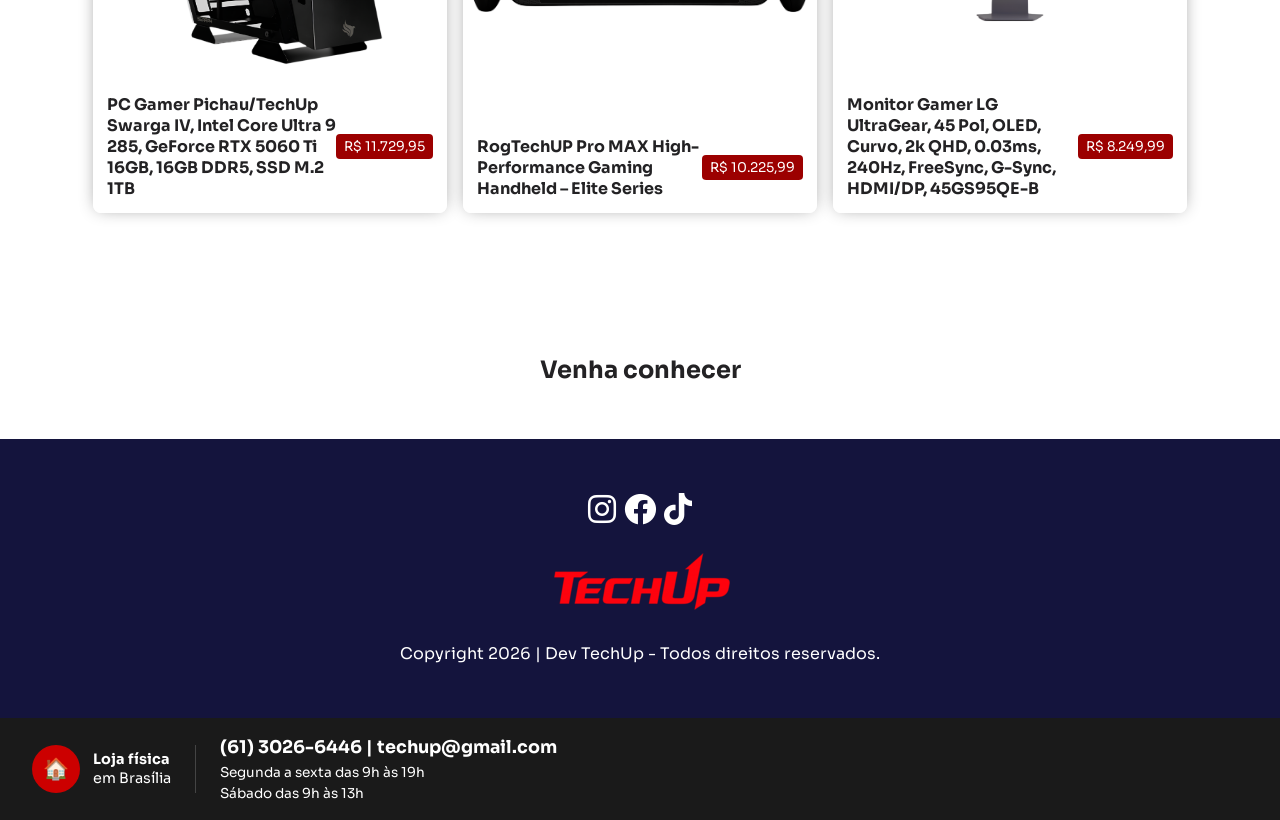
==== commit bf7c3e85: "att" ====
--- a/TechUp/TechUp/index.html
+++ b/TechUp/TechUp/index.html
@@ -15,7 +15,7 @@
   <script src="https://unpkg.com/aos@2.3.1/dist/aos.js"></script>
 
 
-  <title>Dev Barber - Sua barbearia!</title>
+  <title>TechUp - A melhor do mercado!</title>
 </head>
 <body>
   <!-- HEADER -->
@@ -118,13 +118,13 @@
 
       <div class="haircut" data-aos="fade-up" data-aos-delay="250">
         <img
-          src="./assets/NotebookGG.png"
-          alt="NotebookGG"
+          src="./assets/RogTechUP.png"
+          alt="Rog_TechUpXmax"
         />
         <div class="haircut-info">
-          <strong>Notebook Gamer Asus ROG Strix G16 G614ju, Intel I7 13650hx, 16 Pol, FHD, 16GB DDR5, SSD 512 M.2, RTX 4050 6GB, G614JU-N3380W</strong>
+          <strong>RogTechUP Pro MAX High-Performance Gaming Handheld – Elite Series</strong>
           <button>
-            R$ 9.399,99
+            R$ 10.225,99
           </button>
         </div>
       </div>
@@ -132,7 +132,7 @@
       <div class="haircut" data-aos="fade-up" data-aos-delay="400">
         <img
           src="./assets/monitorUltraGear.png"
-          alt="Corte e barba"
+          alt="Monitor"
         />
         <div class="haircut-info">
           <strong>Monitor Gamer LG UltraGear, 45 Pol, OLED, Curvo, 2k QHD, 0.03ms, 240Hz, FreeSync, G-Sync, HDMI/DP, 45GS95QE-B</strong>
@@ -178,7 +178,7 @@
   <!-- Button Whatsapp -->
 
   <a 
-   href="https://api.whatsapp.com/send?phone=5561999639758&text=Quero%20fazer%20um%20site%20hoje!"
+   href="https://www.letras.mus.br/yakuza-ost/baka-mitai/"
    class="btn-whatsapp"
    target="_blank"
    data-aos="zoom-in-up" data-aos-delay="400"
--- a/TechUp/TechUp/style.css
+++ b/TechUp/TechUp/style.css
@@ -37,6 +37,7 @@
     transform: translateY(-8px) scale(1.1);
   }
 }
+
 .header-button {
   border: 1px solid #FFF;
   padding: 8px 24px;
@@ -77,6 +78,7 @@
     display: none;
   }
 }
+
 .container {
   max-width: 1440px;
   margin: 0 auto;
@@ -145,6 +147,7 @@
     transform: scale(1.07);
   }
 }
+
 @media screen and (max-width: 768px) {
   .hero {
     min-height: 60vh;
@@ -158,11 +161,13 @@
     font-size: 14px;
   }
 }
+
 @media screen and (max-width: 480px) {
   .hero h1 {
     font-size: 24px;
   }
 }
+
 .about {
   background-color: #06121e;
   overflow: hidden;
@@ -198,6 +203,7 @@
     flex-direction: column;
   }
 }
+
 .services {
   background-color: #FFF;
   color: #232224;
@@ -222,16 +228,22 @@
   max-width: 780px;
 }
 
+/* =====================
+   HAIRCUTS / PRODUTOS
+   ===================== */
 .haircuts {
   display: flex;
   justify-content: center;
-  align-items: center;
+  align-items: stretch;
   gap: 16px;
   padding: 0 44px 34px 44px;
+  flex-wrap: wrap;
 }
 
 .haircut {
   flex: 1;
+  min-width: 280px;
+  max-width: 354px;
   display: flex;
   flex-direction: column;
   background-color: #FFF;
@@ -239,9 +251,11 @@
   box-shadow: 0px -1px 17px -4px rgba(0, 0, 0, 0.45);
   overflow: hidden;
 }
+
 .haircut img {
   width: 100%;
-  max-width: 354px;
+  height: 280px;
+  object-fit: contain;
   transition: transform 0.2s;
 }
 
@@ -254,28 +268,41 @@
   width: 100%;
   display: flex;
   justify-content: space-between;
+  align-items: center;
   padding: 14px;
   background-color: #FFF;
   z-index: 99;
+  margin-top: auto;
 }
 
 .haircut-info button {
   color: #FFF;
-  background-color: #d94140;
+  background-color: #9c0000;
   padding: 4px 8px;
   border-radius: 4px;
   border: 0;
   cursor: default;
+  white-space: nowrap;
 }
 
 @media screen and (max-width: 768px) {
   .haircuts {
     flex-direction: column;
+    align-items: center;
+    padding: 0 14px 34px 14px;
+  }
+  .haircut {
+    max-width: 100%;
+    width: 100%;
   }
   .haircut img {
-    max-width: 740px;
-  }
-}
+    height: 220px;
+  }
+}
+
+/* =====================
+   FOOTER
+   ===================== */
 .footer {
   display: flex;
   flex-direction: column;
@@ -292,6 +319,9 @@
   color: #FFF;
 }
 
+/* =====================
+   WHATSAPP BUTTON
+   ===================== */
 .btn-whatsapp {
   position: fixed;
   bottom: 14px;
@@ -331,6 +361,10 @@
     max-width: 64px;
   }
 }
+
+/* =====================
+   GLOBAL
+   ===================== */
 body {
   font-family: "Sora", sans-serif;
   width: 100%;
@@ -356,8 +390,11 @@
 a {
   cursor: pointer;
   text-decoration: none;
-}/*# sourceMappingURL=style.css.map */
-
+}
+
+/* =====================
+   BARRA DE CONTATO
+   ===================== */
 .barra-contato {
   background-color: #1a1a1a;
   display: flex;
